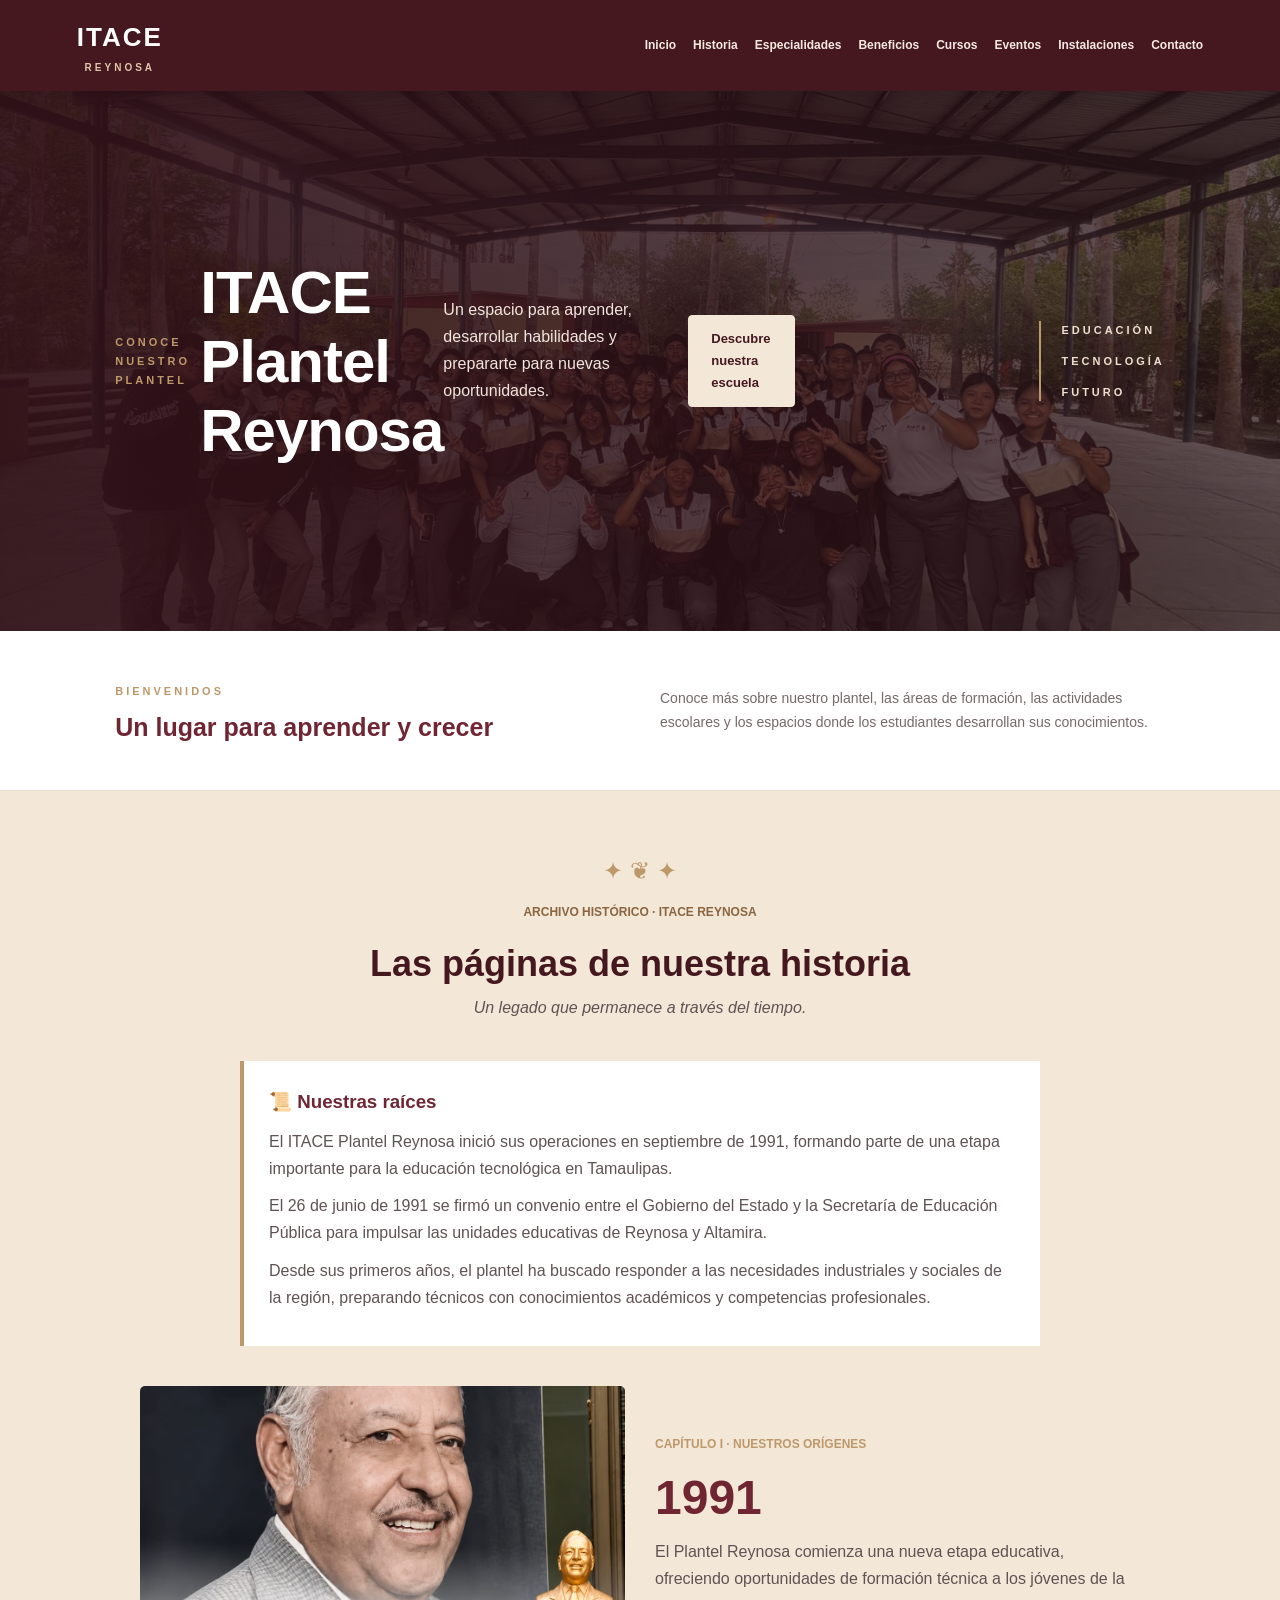
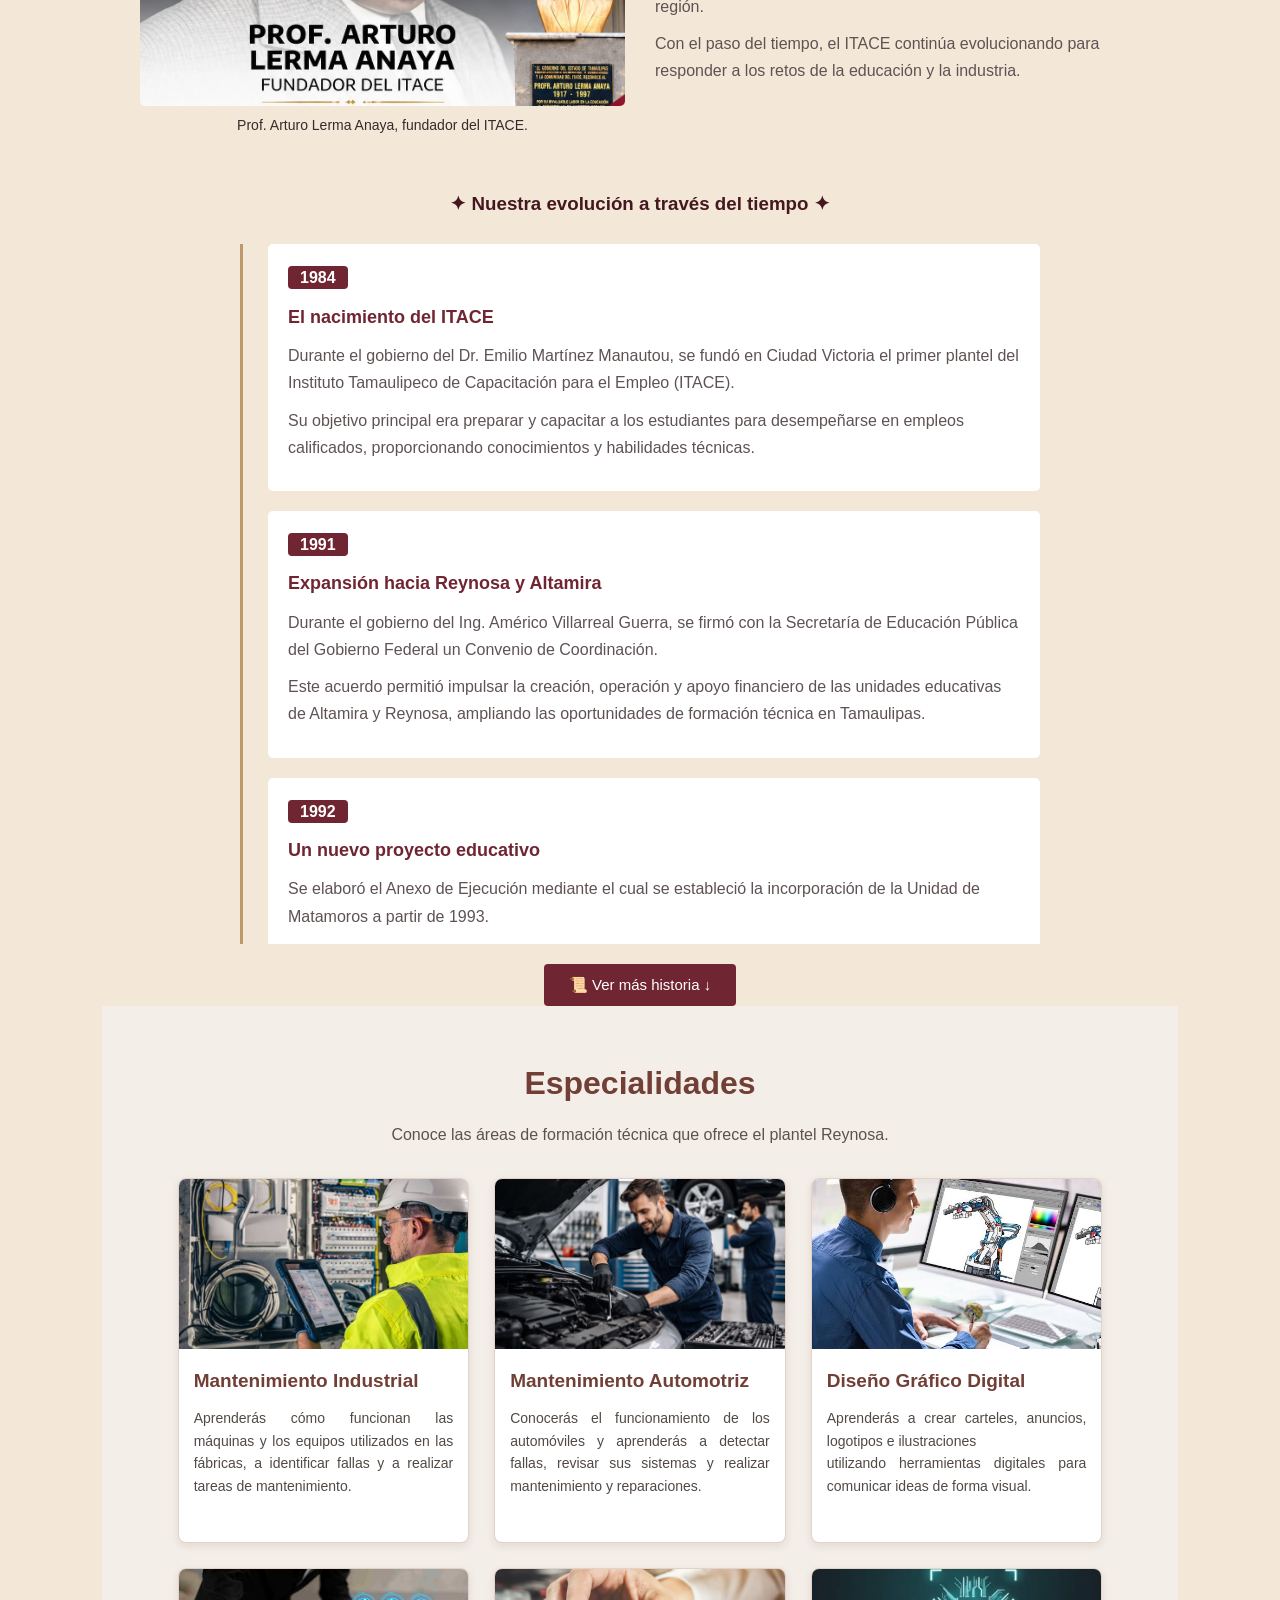
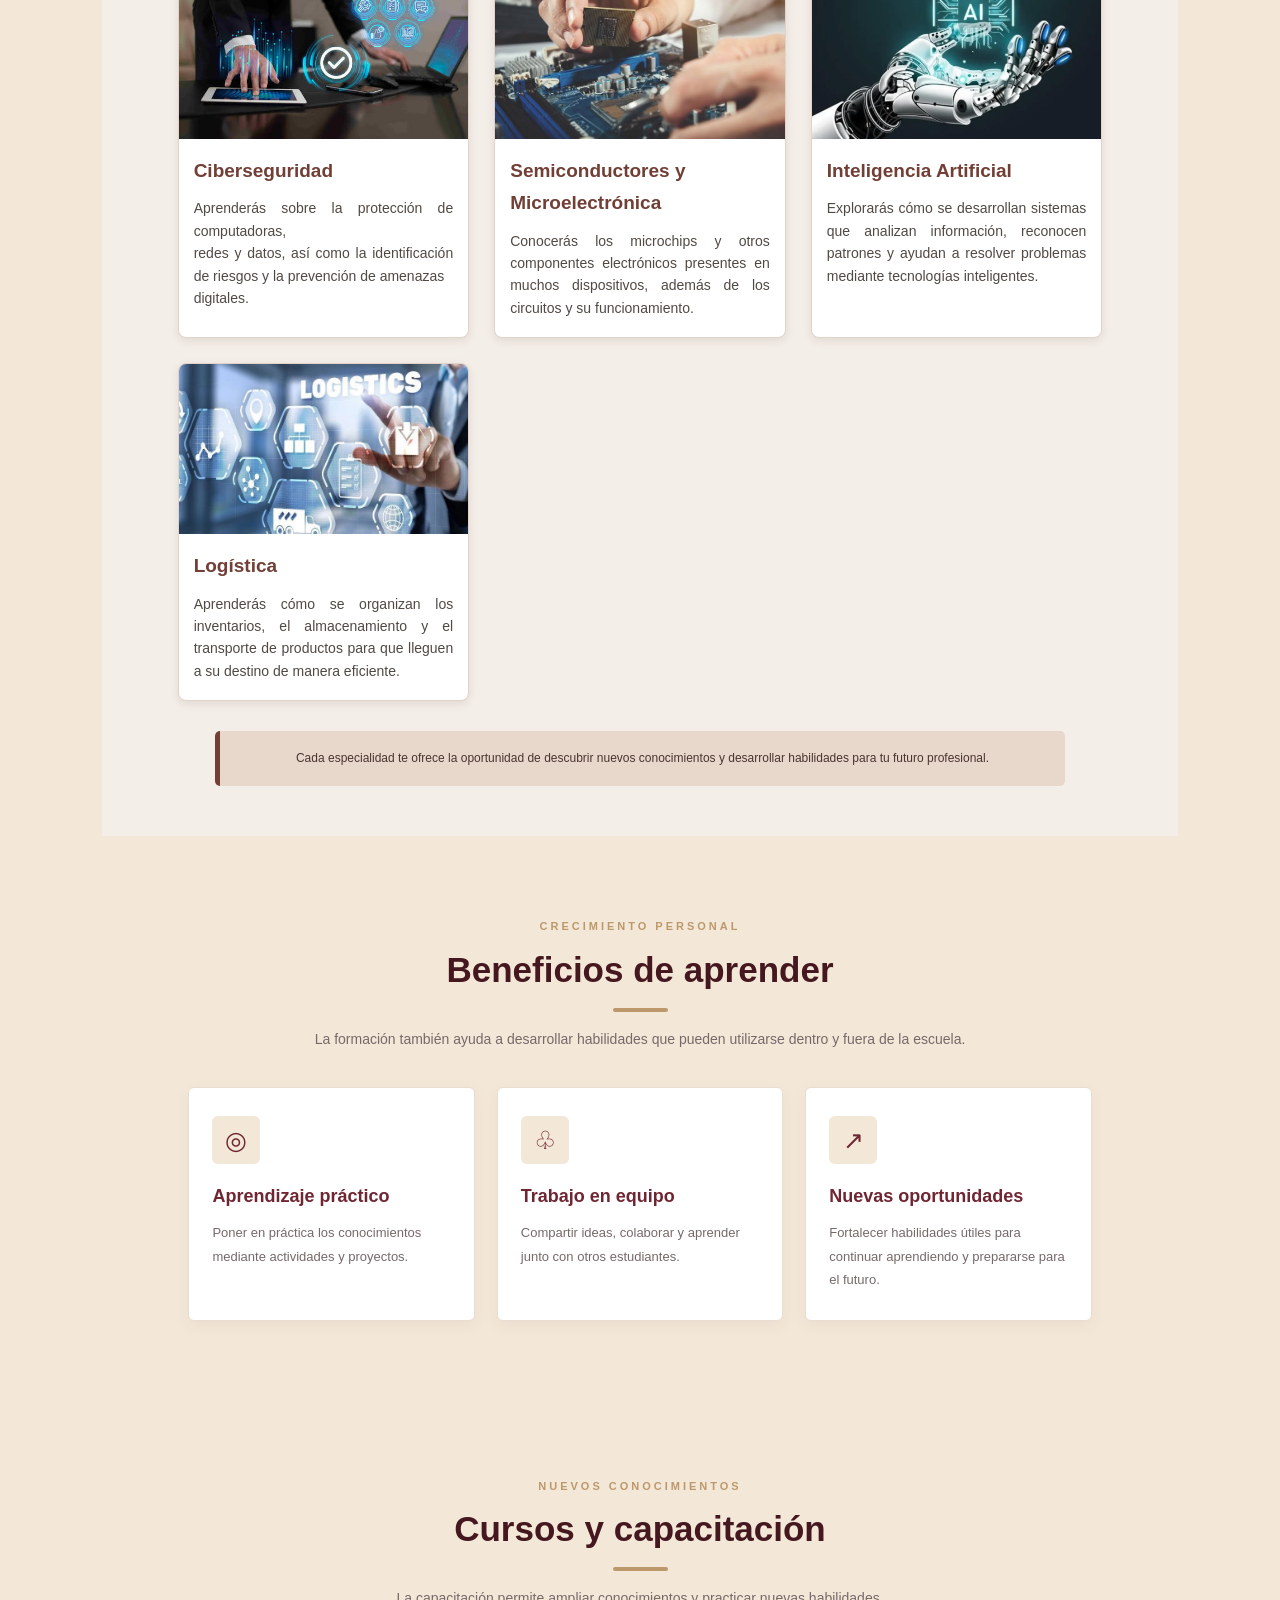
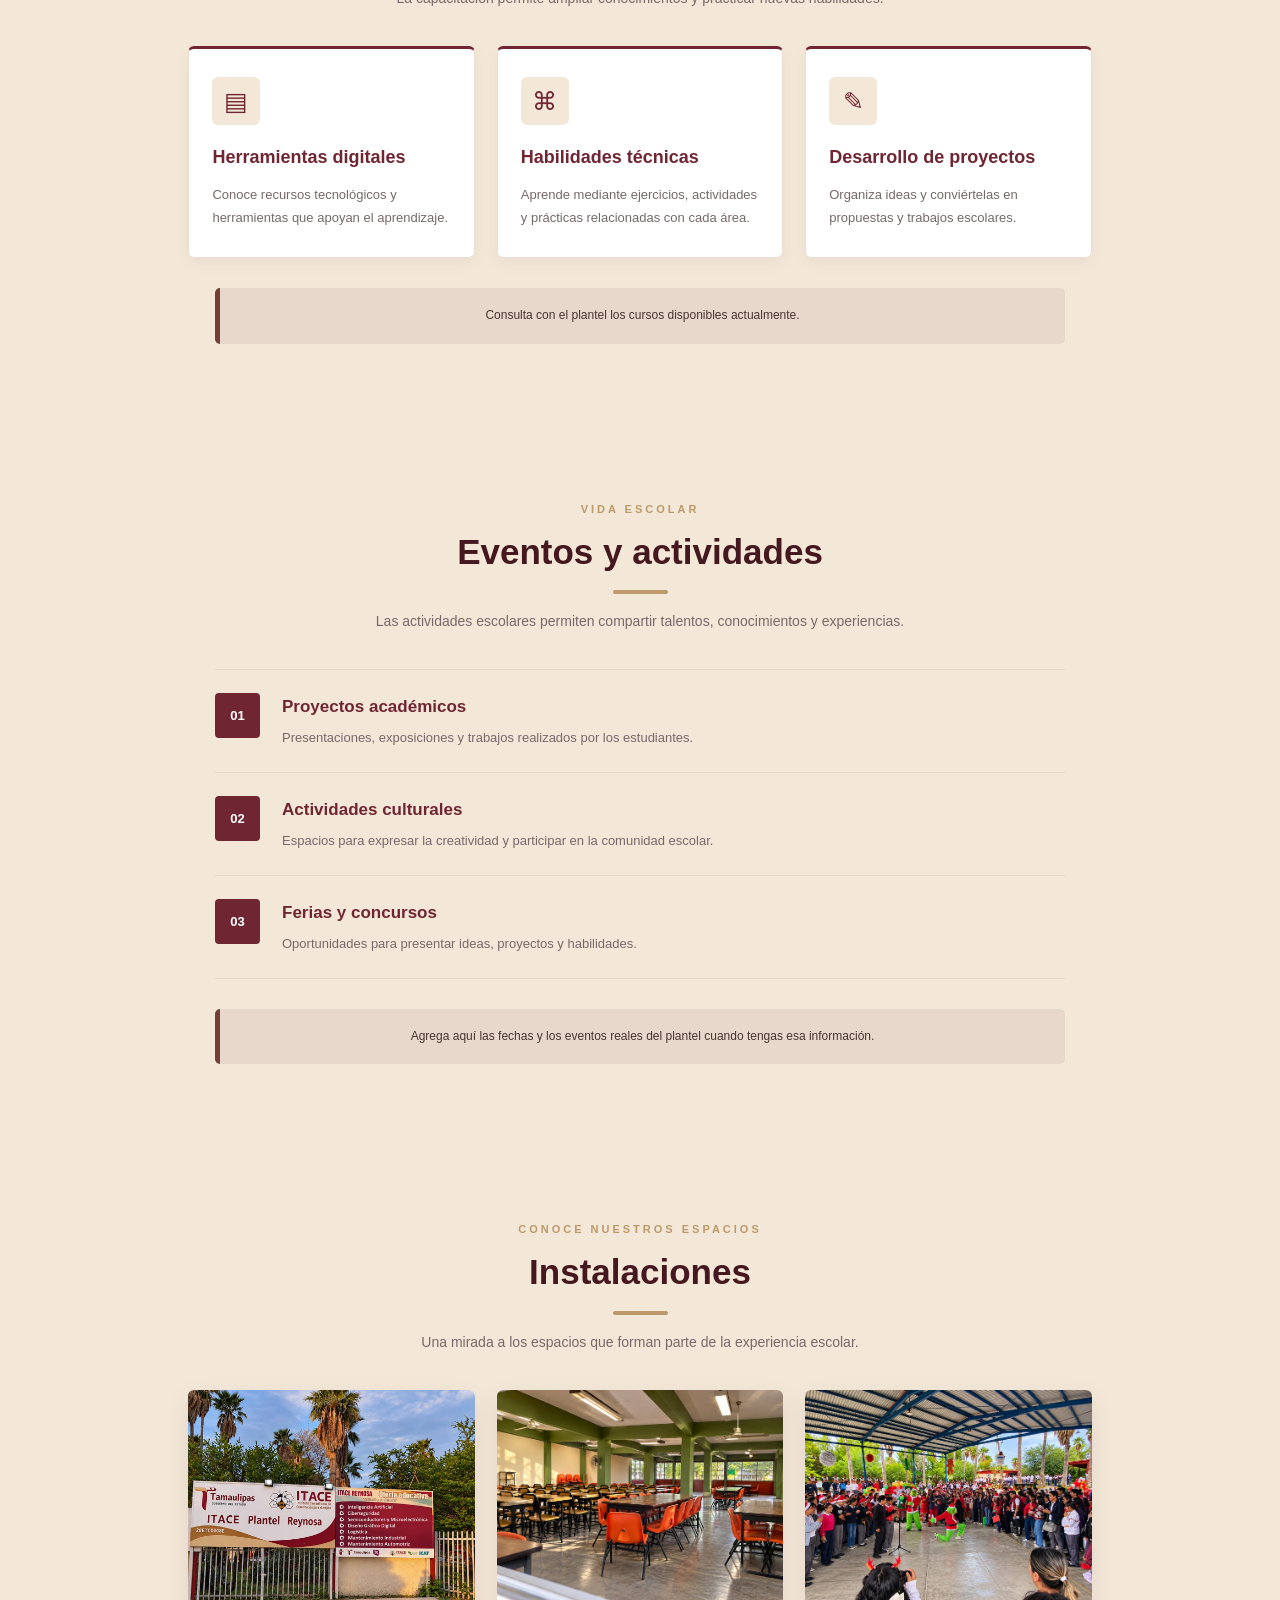
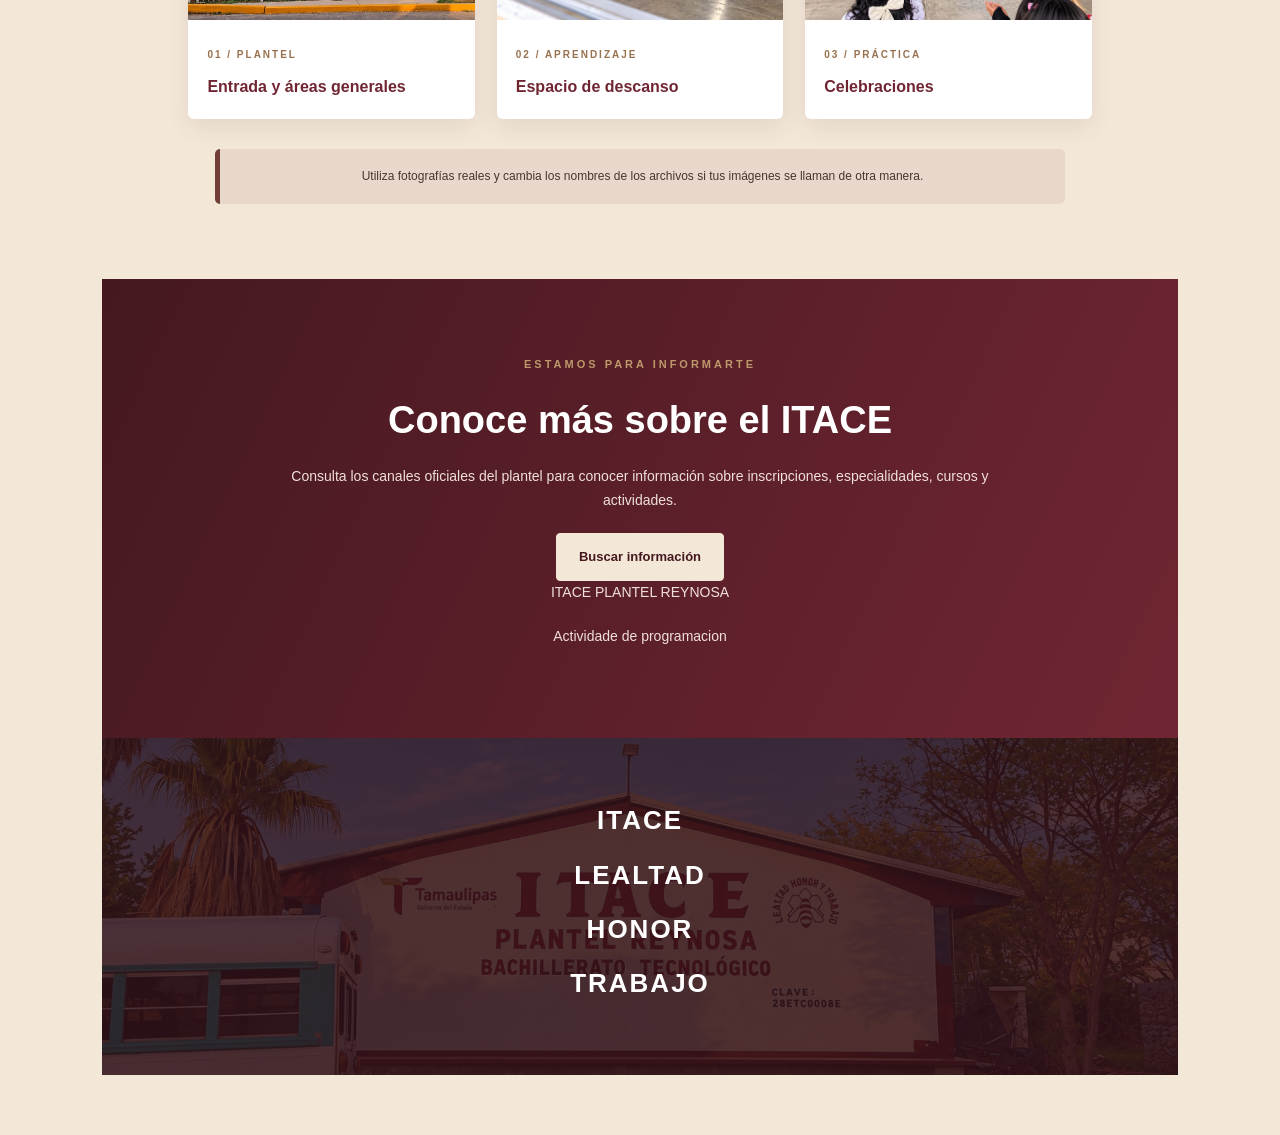
==== index.html @ edccf5c9 "version origuinal de la pagina itace" ====
<!DOCTYPE html>
<html lang="es">
<head>
    <meta charset="UTF-8">
    <meta name="viewport" content="width=device-width, initial-scale=1.0">

    <title>ITACE Plantel Reynosa</title>

    <link rel="stylesheet" href="estilo.css">
    <script src="script.js" defer></script>
</head>

<body>

    <!-- MENÚ PRINCIPAL -->
    <header>
        <nav class="menu">
            <a href="#inicio" class="logo">
                ITACE <span>REYNOSA</span>
            </a>

            <div class="enlaces">
                <a href="#inicio">Inicio</a>
                <a href="#historia">Historia</a>
                <a href="#especialidades">Especialidades</a>
                <a href="#beneficios">Beneficios</a>
                <a href="#cursos">Cursos</a>
                <a href="#eventos">Eventos</a>
                <a href="#instalaciones">Instalaciones</a>
                <a href="#contacto">Contacto</a>
            </div>
        </nav>
    </header>

    <main>

        <!-- PORTADA -->
        <section class="hero" id="inicio">
            <div class="hero-contenido">
                <span class="etiqueta">CONOCE NUESTRO PLANTEL</span>

                <h1>ITACE Plantel Reynosa</h1>

                <p>
                    Un espacio para aprender, desarrollar habilidades
                    y prepararte para nuevas oportunidades.
                </p>

                <a href="#historia" class="boton">
                    Descubre nuestra escuela
                </a>
            </div>

            <div class="hero-decoracion">
                <span>EDUCACIÓN</span>
                <span>TECNOLOGÍA</span>
                <span>FUTURO</span>
            </div>
        </section>

        <!-- PRESENTACIÓN -->
        <section class="bienvenida">
            <div class="bienvenida-texto">
                <span class="subtitulo">BIENVENIDOS</span>
                <h2>Un lugar para aprender y crecer</h2>
            </div>

            <p>
                Conoce más sobre nuestro plantel, las áreas de formación,
                las actividades escolares y los espacios donde los
                estudiantes desarrollan sus conocimientos.
            </p>
        </section>

       <!-- =====================================
     HISTORIA DEL ITACE
===================================== -->

<section class="seccion historia-antigua" id="historia">

    <!-- ENCABEZADO HISTÓRICO -->
    <div class="historia-encabezado">

        <span class="historia-decoracion">✦ ❦ ✦</span>

        <span class="historia-etiqueta">
            ARCHIVO HISTÓRICO · ITACE REYNOSA
        </span>

        <h2>Las páginas de nuestra historia</h2>

        <p class="historia-frase">
            Un legado que permanece a través del tiempo.
        </p>

    </div>

    <!-- INTRODUCCIÓN -->
    <div class="historia-introduccion">

        <h3>📜 Nuestras raíces</h3>

        <p>
            El ITACE Plantel Reynosa inició sus operaciones
            en septiembre de 1991, formando parte de una
            etapa importante para la educación tecnológica
            en Tamaulipas.
        </p>

        <p>
            El 26 de junio de 1991 se firmó un convenio
            entre el Gobierno del Estado y la Secretaría
            de Educación Pública para impulsar las unidades
            educativas de Reynosa y Altamira.
        </p>

        <p>
            Desde sus primeros años, el plantel ha buscado
            responder a las necesidades industriales y
            sociales de la región, preparando técnicos
            con conocimientos académicos y competencias
            profesionales.
        </p>

    </div>

    <!-- FOTO HISTÓRICA DESTACADA -->
    <div class="historia-destacada">

        <figure class="historia-foto-principal">
            <img
                src="imagenes/Prof. Arturo Lerma Anaya, fundador del ITACE.jpeg"
                alt="Prof. Arturo Lerma Anaya, fundador del ITACE"
            >
            <figcaption>
                Prof. Arturo Lerma Anaya, fundador del ITACE.
            </figcaption>
        </figure>

        <div class="historia-capitulo">

            <span>CAPÍTULO I · NUESTROS ORÍGENES</span>

            <h3>1991</h3>

            <p>
                El Plantel Reynosa comienza una nueva
                etapa educativa, ofreciendo oportunidades
                de formación técnica a los jóvenes
                de la región.
            </p>

            <p>
                Con el paso del tiempo, el ITACE
                continúa evolucionando para responder
                a los retos de la educación y la industria.
            </p>

        </div>

    </div>

    
<!-- =====================================
     LÍNEA DEL TIEMPO DEL ITACE
===================================== -->

<div class="historia-cronologia">

    <h3>✦ Nuestra evolución a través del tiempo ✦</h3>

   <div class="linea-tiempo-antigua" id="lineaTiempo">

        <!-- AÑO 1984 -->
        <article class="momento-antiguo">
            <span class="momento-anio">1984</span>
            <h4>El nacimiento del ITACE</h4>

            <p>
                Durante el gobierno del Dr. Emilio
                Martínez Manautou, se fundó en
                Ciudad Victoria el primer plantel
                del Instituto Tamaulipeco de
                Capacitación para el Empleo (ITACE).
            </p>

            <p>
                Su objetivo principal era preparar
                y capacitar a los estudiantes para
                desempeñarse en empleos calificados,
                proporcionando conocimientos y
                habilidades técnicas.
            </p>
        </article>

        <!-- AÑO 1991 -->
        <article class="momento-antiguo">
            <span class="momento-anio">1991</span>
            <h4>Expansión hacia Reynosa y Altamira</h4>

            <p>
                Durante el gobierno del Ing. Américo
                Villarreal Guerra, se firmó con la
                Secretaría de Educación Pública
                del Gobierno Federal un Convenio
                de Coordinación.
            </p>

            <p>
                Este acuerdo permitió impulsar
                la creación, operación y apoyo
                financiero de las unidades educativas
                de Altamira y Reynosa, ampliando
                las oportunidades de formación
                técnica en Tamaulipas.
            </p>
        </article>

        <!-- AÑO 1992 -->
        <article class="momento-antiguo">
            <span class="momento-anio">1992</span>
            <h4>Un nuevo proyecto educativo</h4>

            <p>
                Se elaboró el Anexo de Ejecución
                mediante el cual se estableció
                la incorporación de la Unidad
                de Matamoros a partir de 1993.
            </p>

            <p>
                Esta decisión representó otro
                paso en el crecimiento institucional
                del ITACE y en la ampliación
                de sus servicios educativos.
            </p>
        </article>

        <!-- AÑO 1993 -->
        <article class="momento-antiguo">
            <span class="momento-anio">1993</span>
            <h4>Incorporación de Matamoros</h4>

            <p>
                Conforme al Anexo de Ejecución
                elaborado en 1992, se incorporó
                la Unidad de Matamoros.
            </p>

            <p>
                Con esta incorporación, el ITACE
                amplió su presencia en Tamaulipas,
                ofreciendo más oportunidades
                de capacitación y educación técnica.
            </p>
        </article>

        <!-- AÑO 1994 -->
        <article class="momento-antiguo">
            <span class="momento-anio">1994</span>
            <h4>Fortalecimiento de la formación técnica</h4>

            <p>
                Se incluyó el Plantel Victoria
                con carreras de Técnico Profesional
                en modalidad terminal.
            </p>

            <p>
                Entre las especialidades ofrecidas
                se encontraban Mecánica Automotriz,
                Soldadura Industrial, Mecánica en
                Maquinaria Agrícola, Ebanistería,
                Máquinas Herramienta y Electricidad.
            </p>

            <p>
                También se impartían Secretariado
                Ejecutivo, Gerencia y Supervisión
                en la Industria del Vestido,
                Aire Acondicionado y Refrigeración,
                Electrónica y Plomería.
            </p>
        </article>

        <!-- AÑO 1998 -->
        <article class="momento-antiguo">
            <span class="momento-anio">1998</span>
            <h4>El bachillerato tecnológico</h4>

            <p>
                El ITACE reformó su oferta educativa,
                pasando de carreras terminales
                a carreras profesionales con
                bachillerato tecnológico.
            </p>

            <p>
                Este cambio permitió que los alumnos
                se formaran como técnicos profesionales
                y, al mismo tiempo, tuvieran
                la posibilidad de continuar
                sus estudios en el nivel superior.
            </p>
        </article>

        <!-- AÑO 2004 -->
        <article class="momento-antiguo">
            <span class="momento-anio">2004</span>
            <h4>Un nuevo modelo de aprendizaje</h4>

            <p>
                Se implementó un nuevo modelo
                educativo con enfoque constructivista,
                en el que los estudiantes
                desempeñaban un papel activo
                en su aprendizaje.
            </p>

            <p>
                La formación profesional comenzó
                a diseñarse a partir de competencias
                profesionales, de acuerdo con
                el Plan de Estudios del Bachillerato
                Tecnológico establecido en
                el Acuerdo número 345.
            </p>
        </article>

        <!-- AÑO 2008 -->
        <article class="momento-antiguo">
            <span class="momento-anio">2008</span>
            <h4>Reforma Integral de la Educación Media Superior</h4>

            <p>
                Entró en vigor la Reforma Integral
                de la Educación Media Superior (RIEMS),
                con el propósito de fortalecer
                y organizar este nivel educativo.
            </p>

            <p>
                La reforma contempló cuatro ejes:
                un Marco Curricular Común basado
                en competencias, la regulación
                de las modalidades educativas,
                mecanismos de gestión para facilitar
                el tránsito de los alumnos y
                un modelo de certificación
                de egresados del Sistema
                Nacional de Bachillerato.
            </p>

            <p>
                Estos lineamientos se establecieron
                en el Acuerdo Secretarial 442.
            </p>
        </article>

        <!-- AÑO 2013 -->
        <article class="momento-antiguo">
            <span class="momento-anio">2013</span>
            <h4>Educación humanista y calidad académica</h4>

            <p>
                Mediante el Acuerdo Secretarial 653,
                se modificaron los planes de estudio
                del bachillerato tecnológico para
                incorporar asignaturas de formación
                humanista, como Ética, Filosofía
                y Ciencia, Tecnología, Sociedad
                y Valores.
            </p>

            <p>
                Ese mismo año, el ITACE solicitó
                a la Comisión para la Evaluación
                de la Educación del Tipo Medio
                Superior (COPEEMS) la evaluación
                para ingresar al Sistema
                Nacional de Bachillerato.
            </p>

            <p>
                Los planteles Matamoros y Victoria
                se ubicaron en el Nivel III,
                mientras que Altamira y Reynosa
                alcanzaron el Nivel II, conforme
                a los estándares de calidad
                educativa evaluados.
            </p>
        </article>

        <!-- AÑO 2014 -->
        <article class="momento-antiguo">
            <span class="momento-anio">2014</span>
            <h4>Transformación de la labor docente</h4>

            <p>
                En el contexto de la reforma educativa,
                se implementó un sistema para el ingreso,
                promoción, reconocimiento y permanencia
                de docentes y directivos.
            </p>

            <p>
                Este sistema contemplaba evaluaciones
                de conocimientos y desempeño profesional,
                bajo la Ley General del Servicio
                Profesional Docente.
            </p>

            <p>
                También se estableció el marco legal
                del Instituto Nacional para la
                Evaluación de la Educación (INEE).
            </p>
        </article>

        <!-- AÑO 2015 -->
        <article class="momento-antiguo">
            <span class="momento-anio">2015</span>
            <h4>Evaluación y desarrollo profesional</h4>

            <p>
                Comenzó la Evaluación al Desempeño
                mediante convocatorias del
                Servicio Profesional Docente.
            </p>

            <p>
                Durante un periodo de tres años,
                fueron evaluados 136 docentes
                del ITACE, como parte de los
                procesos de evaluación
                profesional establecidos.
            </p>
        </article>

        <!-- AÑO 2017 -->
        <article class="momento-antiguo">
            <span class="momento-anio">2017</span>
            <h4>Un modelo educativo integral</h4>

            <p>
                Surgió un nuevo Modelo Educativo
                enfocado en identificar y atender
                las necesidades de las escuelas
                de manera oportuna y pertinente.
            </p>

            <p>
                Su planteamiento curricular
                incorporó aprendizajes clave,
                desarrollo personal y social,
                y autonomía curricular.
            </p>

            <p>
                Además, se dio mayor importancia
                al desarrollo de habilidades
                socioemocionales para fortalecer
                la formación integral
                de los estudiantes.
            </p>
        </article>

        <!-- AÑO 2019 -->
        <article class="momento-antiguo">
            <span class="momento-anio">2019</span>
            <h4>La Nueva Escuela Mexicana</h4>

            <p>
                Se derogó la Ley General del Servicio
                Profesional Docente y se expidió
                la Ley General del Sistema para
                la Carrera de las Maestras
                y los Maestros.
            </p>

            <p>
                Esta ley estableció procesos
                de selección para la admisión,
                promoción y reconocimiento
                del personal educativo, buscando
                revalorizar la función docente
                y respetar sus derechos.
            </p>

            <p>
                En ese mismo año surgieron
                los principios de la Nueva Escuela
                Mexicana, con una visión educativa
                humanista, científica y tecnológica.
            </p>

            <p>
                Su propósito fue promover
                el desarrollo integral de las
                personas, el respeto a los derechos
                humanos, las libertades
                y una cultura de paz.
            </p>
        </article>

        <!-- AÑO 2021 -->
        <article class="momento-antiguo">
            <span class="momento-anio">2021</span>
            <h4>Hacia una educación para el futuro</h4>

            <p>
                En 2021 se encontraba en proceso
                de aprobación e implementación
                una propuesta para replantear
                el Nuevo Marco Curricular Común,
                enfocada en el desarrollo
                integral del estudiante.
            </p>

            <p>
                La propuesta incluía recursos
                sociocognitivos como comunicación,
                pensamiento matemático,
                historia como método
                y cultura digital.
            </p>

            <p>
                También contemplaba conocimientos
                de ciencias naturales,
                ciencias sociales y humanidades,
                junto con recursos socioemocionales.
            </p>

            <p>
                Se buscaba fortalecer la
                responsabilidad social,
                el cuidado físico y
                el bienestar emocional
                de los estudiantes.
            </p>
        </article>

    </div>
 <div class="contenedor-boton-historia">
        <button
            id="botonHistoria"
            class="boton-historia"
            type="button"
            aria-expanded="false"
            aria-controls="lineaTiempo"
        >
            📜 Ver más historia ↓
        </button>
    </div>
</div>

        <!-- Especialidades -->
<section class="bloque fondo" id="especialidades">
  <div class="titulo-lateral">
    <h2>Especialidades</h2>
    <p>Conoce las áreas de formación técnica que ofrece el plantel Reynosa.</p>
  </div>

  <div class="bloque-cuerpo">
    <ul class="lista-esp">
      <li>
        <img src="imagenes/mantenimiento industrial.jfif" alt="Mantenimiento industrial">
        <h3>Mantenimiento Industrial</h3>
        <p>Aprenderás cómo funcionan las máquinas y los equipos utilizados en las fábricas, a identificar fallas y a realizar tareas de mantenimiento.</p>
      </li>

      <li>
        <img src="imagenes/mantenimiento automotris.jpeg" alt="Mantenimiento automotriz">
        <h3>Mantenimiento Automotriz</h3>
        <p>Conocerás el funcionamiento de los automóviles y aprenderás a detectar fallas, revisar sus sistemas y realizar mantenimiento y reparaciones.</p>
      </li>

      <li>
        <img src="imagenes/diseño grafico.jfif" alt="Diseño gráfico digital">
        <h3>Diseño Gráfico Digital</h3>
        <p>Aprenderás a crear carteles, anuncios, logotipos e ilustraciones 
            <br>utilizando herramientas digitales para comunicar ideas de forma visual.</p>
      <br>
    </li>


      <li>
        <img src="imagenes/ciberseguridad.jfif" alt="Ciberseguridad">
        <h3>Ciberseguridad</h3>
        <p>Aprenderás sobre la protección de computadoras, 
            <br>redes y datos, así como la identificación de riesgos y la prevención de amenazas 
            <br>digitales.</p>
      </li>

      <li>
        <img src="imagenes/Semiconductores y Microelectrónica.jfif" alt="Semiconductores y microelectrónica">
        <h3>Semiconductores y Microelectrónica</h3>
        <p>Conocerás los microchips y otros componentes electrónicos presentes 
            en muchos dispositivos, además de los circuitos y su funcionamiento.</p>
      </li>

      <li>
        <img src="imagenes/inteliencia artificial.webp" alt="Inteligencia artificial">
        <h3>Inteligencia Artificial</h3>
        <p>Explorarás cómo se desarrollan sistemas que analizan información, reconocen 
            patrones y ayudan a resolver problemas mediante tecnologías inteligentes.</p>
      </li>

      <li>
        <img src="imagenes/logistica.webp" alt="Logística">
        <h3>Logística</h3>
        <p>Aprenderás cómo se organizan los inventarios, el almacenamiento y 
            el transporte de productos para que lleguen a su destino de manera eficiente.</p>
      </li>
    </ul>

    <p class="nota">
      Cada especialidad te ofrece la oportunidad de descubrir nuevos 
      conocimientos y desarrollar habilidades para tu futuro profesional.
    </p>
  </div>
</section>

        <!-- BENEFICIOS -->
        <section class="seccion" id="beneficios">
            <div class="encabezado-seccion">
                <span class="subtitulo">CRECIMIENTO PERSONAL</span>
                <h2>Beneficios de aprender</h2>
                <div class="linea"></div>
                <p>
                    La formación también ayuda a desarrollar habilidades
                    que pueden utilizarse dentro y fuera de la escuela.
                </p>
            </div>

            <div class="tarjetas">
                <article class="tarjeta">
                    <div class="icono">◎</div>
                    <h3>Aprendizaje práctico</h3>
                    <p>
                        Poner en práctica los conocimientos mediante
                        actividades y proyectos.
                    </p>
                </article>

                <article class="tarjeta">
                    <div class="icono">♧</div>
                    <h3>Trabajo en equipo</h3>
                    <p>
                        Compartir ideas, colaborar y aprender
                        junto con otros estudiantes.
                    </p>
                </article>

                <article class="tarjeta">
                    <div class="icono">↗</div>
                    <h3>Nuevas oportunidades</h3>
                    <p>
                        Fortalecer habilidades útiles para continuar
                        aprendiendo y prepararse para el futuro.
                    </p>
                </article>
            </div>
        </section>

        <!-- CURSOS -->
        <section class="seccion seccion-beige" id="cursos">
            <div class="encabezado-seccion">
                <span class="subtitulo">NUEVOS CONOCIMIENTOS</span>
                <h2>Cursos y capacitación</h2>
                <div class="linea"></div>
                <p>
                    La capacitación permite ampliar conocimientos
                    y practicar nuevas habilidades.
                </p>
            </div>

            <div class="tarjetas">
                <article class="tarjeta tarjeta-simple">
                    <div class="icono">▤</div>
                    <h3>Herramientas digitales</h3>
                    <p>
                        Conoce recursos tecnológicos y herramientas
                        que apoyan el aprendizaje.
                    </p>
                </article>

                <article class="tarjeta tarjeta-simple">
                    <div class="icono">⌘</div>
                    <h3>Habilidades técnicas</h3>
                    <p>
                        Aprende mediante ejercicios, actividades
                        y prácticas relacionadas con cada área.
                    </p>
                </article>

                <article class="tarjeta tarjeta-simple">
                    <div class="icono">✎</div>
                    <h3>Desarrollo de proyectos</h3>
                    <p>
                        Organiza ideas y conviértelas en propuestas
                        y trabajos escolares.
                    </p>
                </article>
            </div>

            <p class="nota">
                Consulta con el plantel los cursos disponibles actualmente.
            </p>
        </section>

        <!-- EVENTOS -->
        <section class="seccion" id="eventos">
            <div class="encabezado-seccion">
                <span class="subtitulo">VIDA ESCOLAR</span>
                <h2>Eventos y actividades</h2>
                <div class="linea"></div>
                <p>
                    Las actividades escolares permiten compartir talentos,
                    conocimientos y experiencias.
                </p>
            </div>

            <div class="eventos">
                <article class="evento">
                    <div class="evento-numero">01</div>
                    <div>
                        <h3>Proyectos académicos</h3>
                        <p>
                            Presentaciones, exposiciones y trabajos realizados
                            por los estudiantes.
                        </p>
                    </div>
                </article>

                <article class="evento">
                    <div class="evento-numero">02</div>
                    <div>
                        <h3>Actividades culturales</h3>
                        <p>
                            Espacios para expresar la creatividad y
                            participar en la comunidad escolar.
                        </p>
                    </div>
                </article>

                <article class="evento">
                    <div class="evento-numero">03</div>
                    <div>
                        <h3>Ferias y concursos</h3>
                        <p>
                            Oportunidades para presentar ideas, proyectos
                            y habilidades.
                        </p>
                    </div>
                </article>
            </div>

            <p class="nota">
                Agrega aquí las fechas y los eventos reales del plantel
                cuando tengas esa información.
            </p>
        </section>

        <!-- INSTALACIONES -->
        <section class="seccion seccion-beige" id="instalaciones">
            <div class="encabezado-seccion">
                <span class="subtitulo">CONOCE NUESTROS ESPACIOS</span>
                <h2>Instalaciones</h2>
                <div class="linea"></div>
                <p>
                    Una mirada a los espacios que forman parte de la
                    experiencia escolar.
                </p>
            </div>

            <div class="galeria">
                <article class="foto">
                    <img src="imagenes/entrada.jpeg" alt="Vista del plantel">
                    <div class="foto-texto">
                        <span>01 / PLANTEL</span>
                        <h3>Entrada y áreas generales</h3>
                    </div>
                </article>

                <article class="foto">
                    <img src="imagenes/comedor.jpeg" alt="comedor del plantel">
                    <div class="foto-texto"> 
                        <span>02 / APRENDIZAJE</span>
                        <h3>Espacio de descanso</h3>
                    </div>
                </article>

                <article class="foto">
                    <img src="imagenes/festival.jpeg" alt="festivales del plantel">
                    <div class="foto-texto">
                        <span>03 / PRÁCTICA</span>
                        <h3>Celebraciones</h3>
                    </div>
                </article>
            </div>

            <p class="nota">
                Utiliza fotografías reales y cambia los nombres de los
                archivos si tus imágenes se llaman de otra manera.
            </p>
        </section>

        <!-- CONTACTO -->
        <section class="contacto" id="contacto">
            <div class="contacto-contenido">
                <span class="subtitulo">ESTAMOS PARA INFORMARTE</span>
                <h2>Conoce más sobre el ITACE</h2>

                <p>
                    Consulta los canales oficiales del plantel para conocer
                    información sobre inscripciones, especialidades,
                    cursos y actividades.
                </p>

                <a
                    href="https://www.google.com/search?q=ITACE+Plantel+Reynosa"
                    target="_blank"
                    rel="noopener noreferrer"
                    class="boton boton-claro"
                >
                    Buscar información
                    </a>
                    <div class="contacto-info">
                        <p>ITACE PLANTEL REYNOSA</p>
                        <P>Actividade de programacion</P>
                        <div class="footer-linra">

                        </div>
                    </div>
                </section>

     

    <!-- PIE DE PÁGINA -->
    <footer>
        <a href="#inicio" class="logo logo-footer">ITACE</a>
        <br>
         <a href="#inicio" class="logo logo-footer">LEALTAD</a>
         <br>
          <a href="#inicio" class="logo logo-footer">HONOR</a>
          <br>
           <a href="#inicio" class="logo logo-footer">TRABAJO</a>
    </footer>

</body>
</html>
---- estilo.css ----
/* ===== BASE ===== */

* {
  margin: 0;
  padding: 0;
  box-sizing: border-box;
}

html {
  scroll-behavior: smooth;
}

body {
  font-family: Arial, Helvetica, sans-serif;
  background-color: #fbf7f0;
  color: #38292b;
  line-height: 1.7;
}

img {
  max-width: 100%;
  display: block;
}

a {
  color: #702632;
}

/* Para quien navega con teclado */
a:focus,
button:focus,
input:focus,
select:focus {
  outline: 3px solid #bd986b;
  outline-offset: 2px;
}

/* ===== MENÚ ===== */

.site-header {
  position: sticky;
  top: 0;
  z-index: 100;
}

.menu {
  background-color: #451820;
  padding: 15px 6%;
  display: flex;
  align-items: center;
  justify-content: space-between;
  flex-wrap: wrap;
  gap: 15px;
}

.logo {
  color: white;
  text-decoration: none;
  font-size: 26px;
  font-weight: bold;
  letter-spacing: 2px;
}

.logo span {
  display: block;
  font-size: 10px;
  color: #dfc5aa;
  text-align: center;
}

.enlaces {
  display: flex;
  flex-wrap: wrap;
  gap: 18px;
}

.enlaces a {
  color: #f6eae0;
  font-size: 14px;
  font-weight: bold;
  text-decoration: none;
}

.enlaces a:hover {
  color: #bd986b;
}

/* ===== PORTADA ===== */

.hero {
  min-height: 520px;
  padding: 80px 9%;
  display: flex;
  align-items: center;
  color: white;
  background-image: linear-gradient(rgba(49, 17, 24, 0.85), rgba(42, 19, 23, 0.6)),
                    url("../imagenes/grupo.jpeg");
  background-size: cover;
  background-position: center;
}

.hero-contenido {
  max-width: 650px;
}

.etiqueta {
  color: #bd986b;
  font-size: 12px;
  font-weight: bold;
}

.hero h1 {
  font-size: 50px;
  margin: 15px 0;
}

.hero p {
  font-size: 18px;
  margin-bottom: 20px;
}

/* Portada de las páginas internas */
.page-hero {
  background-color: #702632;
  color: white;
  text-align: center;
  padding: 50px 8%;
}

.page-hero h1 {
  font-size: 36px;
}

/* ===== BOTONES ===== */

.boton {
  display: inline-block;
  padding: 12px 22px;
  background-color: #702632;
  color: white;
  text-decoration: none;
  border-radius: 4px;
  font-weight: bold;
}

.boton:hover {
  background-color: #451820;
}

.hero .boton {
  background-color: #f3e8d8;
  color: #451820;
}

.hero .boton:hover {
  background-color: white;
}

/* ===== PIE DE PÁGINA ===== */

.site-footer {
  background-color: #301219;
  color: #e8d9cf;
  text-align: center;
  padding: 30px 15px;
  font-size: 14px;
}

/* ===== CELULAR ===== */

@media (max-width: 700px) {
  .menu {
    justify-content: center;
  }

  .enlaces {
    justify-content: center;
    gap: 10px 14px;
  }

  .hero {
    min-height: 420px;
    padding: 60px 7%;
  }

  .hero h1 {
    font-size: 34px;
  }
}

/* =================================
   1. COLORES Y CONFIGURACIÓN
================================= */

:root {
    --vino: #702632;
    --vino-oscuro: #451820;
    --beige: #f3e8d8;
    --beige-claro: #fbf7f0;
    --blanco: #ffffff;
    --texto: #38292b;
    --gris: #76696a;
    --dorado: #bd986b;
    --sombra: 0 8px 25px rgba(69, 24, 32, 0.09);
}
* {
    margin: 0;
    padding: 0;
    box-sizing: border-box;
    scroll-behavior: smooth;
}

body {
    font-family: Arial, Helvetica, sans-serif;
    background: var(--beige-claro);
    color: var(--texto);
    line-height: 1.7;
}

img {
    max-width: 100%;
    display: block;
}

section {
    scroll-margin-top: 100px;
}

/* =================================
   2. MENÚ
================================= */

header {
    position: sticky;
    top: 0;
    z-index: 100;
}

.menu {
    background: var(--vino-oscuro);
    min-height: 76px;
    padding: 15px 6%;
    display: flex;
    align-items: center;
    justify-content: space-between;
    gap: 20px;
    flex-wrap: wrap;
    box-shadow: 0 3px 15px rgba(0, 0, 0, 0.12);
}

.logo {
    color: white;
    text-decoration: none;
    font-size: 26px;
    font-weight: bold;
    letter-spacing: 2px;
    white-space: nowrap;
}

.logo span {
    display: block;
    font-size: 10px;
    letter-spacing: 3px;
    color: #dfc5aa;
    text-align: center;
}

.enlaces {
    display: flex;
    flex-wrap: wrap;
    gap: 17px;
}

.enlaces a {
    color: #f6eae0;
    font-size: 12px;
    font-weight: bold;
    text-decoration: none;
    transition: color 0.3s;
}

.enlaces a:hover {
    color: var(--dorado);
}

/* =================================
   3. PORTADA
================================= */
.hero-contenido{
    min-height: 250px;
    display: flex;
    align-items: center;
    background-image: 
    linear-gradient(
        #0000008c,
        #0000008c
    ),
}
.hero {
    min-height: 540px;
    padding: 90px 9%;
    display: flex;
    align-items: center;
    justify-content: space-between;
    gap: 30px;
    position: relative;
    overflow: hidden;
    color: white;

    background:
        linear-gradient(
            90deg,
            rgba(49, 17, 24, 0.94),
            rgba(42, 19, 23, 0.72)
        ),
        url("imagenes/grupo.jpeg") center / cover no-repeat;
}

.hero-contenido {
    max-width: 680px;
}

.etiqueta,
.subtitulo {
    color: var(--dorado);
    font-size: 11px;
    font-weight: bold;
    letter-spacing: 3px;
}

.hero h1 {
    font-size: clamp(36px, 5vw, 60px);
    line-height: 1.15;
    margin: 18px 0;
    letter-spacing: -1px;
}

.hero-contenido p {
    max-width: 560px;
    color: #f2e5dd;
    margin-bottom: 22px;
    font-size: 16px;
}

.hero-decoracion {
    display: flex;
    flex-direction: column;
    gap: 12px;
    border-left: 2px solid var(--dorado);
    padding-left: 20px;
    color: #f0dfd0;
    font-size: 11px;
    font-weight: bold;
    letter-spacing: 3px;
}

/* =================================
   4. BOTONES
================================= */

.boton {
    display: inline-block;
    padding: 12px 22px;
    background: var(--vino);
    color: white;
    text-decoration: none;
    border: 1px solid var(--vino);
    border-radius: 4px;
    font-size: 13px;
    font-weight: bold;
    transition: 0.3s;
}

.boton:hover {
    background: var(--vino-oscuro);
    border-color: var(--vino-oscuro);
    transform: translateY(-2px);
}

.hero .boton {
    background: var(--beige);
    border-color: var(--beige);
    color: var(--vino-oscuro);
}

.hero .boton:hover {
    background: white;
}

/* =================================
   5. BIENVENIDA
================================= */

.bienvenida {
    padding: 45px 9%;
    display: grid;
    grid-template-columns: 1fr 1fr;
    gap: 40px;
    align-items: center;
    background: white;
    border-bottom: 1px solid #eaded0;
}

.bienvenida h2 {
    color: var(--vino);
    font-size: 25px;
    line-height: 1.4;
    margin-top: 7px;
}

.bienvenida > p {
    color: var(--gris);
    font-size: 14px;
}

/* =================================
   6. SECCIONES GENERALES
================================= */

.seccion {
    padding: 75px 8%;
}

.seccion-beige {
    background: var(--beige);
}

.encabezado-seccion {
    max-width: 720px;
    margin: 0 auto 35px;
    text-align: center;
}

.encabezado-seccion h2 {
    color: var(--vino-oscuro);
    font-size: clamp(26px, 3vw, 35px);
    line-height: 1.3;
    margin-top: 8px;
}

.encabezado-seccion > p {
    color: var(--gris);
    font-size: 14px;
    margin-top: 15px;
}

.linea {
    width: 55px;
    height: 4px;
    background: var(--dorado);
    border-radius: 4px;
    margin: 16px auto;
}

.nota {
    max-width: 850px;
    margin: 25px auto 0;
    text-align: center;
    color: var(--gris);
    font-size: 12px;
}

/* =================================
   7. HISTORIA
================================= */


.historia-antigua {
  padding: 60px 8%;
  background-color: #f3e8d8;
}

/* Encabezado */
.historia-encabezado {
  text-align: center;
  margin-bottom: 40px;
}

.historia-decoracion {
  display: block;
  color: #bd986b;
  font-size: 24px;
}

.historia-etiqueta {
  display: block;
  color: #8a6540;
  font-size: 12px;
  font-weight: bold;
  margin: 10px 0;
}

.historia-encabezado h2 {
  color: #451820;
  font-size: 36px;
}

.historia-frase {
  color: #5f5253;
  font-style: italic;
}

/* Introducción */
.historia-introduccion {
  max-width: 800px;
  margin: 0 auto 40px;
  padding: 25px;
  background-color: white;
  border-left: 4px solid #bd986b;
}

.historia-introduccion h3 {
  color: #702632;
  margin-bottom: 10px;
}

.historia-introduccion p {
  color: #5f5253;
  margin-bottom: 10px;
}

/* Foto y capítulo */
.historia-destacada {
  display: flex;
  gap: 30px;
  align-items: center;
  max-width: 1000px;
  margin: 0 auto 50px;
}

.historia-foto-principal {
  width: 50%;
}

.historia-foto-principal img {
  width: 100%;
  height: 320px;
  object-fit: cover;
  border-radius: 5px;
}

.historia-foto-principal figcaption {
  text-align: center;
  font-size: 14px;
  margin-top: 8px;
}

.historia-capitulo {
  width: 50%;
}

.historia-capitulo span {
  color: #bd986b;
  font-size: 12px;
  font-weight: bold;
}

.historia-capitulo h3 {
  color: #702632;
  font-size: 48px;
}

.historia-capitulo p {
  color: #5f5253;
  margin-bottom: 10px;
}

/* Línea del tiempo */
.historia-cronologia {
  max-width: 800px;
  margin: auto;
}

.historia-cronologia > h3 {
  text-align: center;
  color: #451820;
  margin-bottom: 25px;
}

.linea-tiempo-antigua {
  border-left: 3px solid #bd986b;
  padding-left: 25px;
  max-height: 700px;
  overflow: hidden;
}

.linea-tiempo-antigua.abierta {
  max-height: none;
}

.momento-antiguo {
  background-color: white;
  padding: 20px;
  margin-bottom: 20px;
  border-radius: 5px;
}

.momento-anio {
  background-color: #702632;
  color: white;
  padding: 3px 12px;
  border-radius: 4px;
  font-weight: bold;
}

.momento-antiguo h4 {
  color: #702632;
  font-size: 18px;
  margin: 10px 0;
}

.momento-antiguo p {
  color: #5f5253;
  margin-bottom: 10px;
}

/* Botón */
.contenedor-boton-historia {
  text-align: center;
  margin-top: 20px;
}

.boton-historia {
  padding: 12px 25px;
  background-color: #702632;
  color: white;
  border: none;
  border-radius: 4px;
  font-size: 15px;
  cursor: pointer;
}

.boton-historia:hover {
  background-color: #451820;
}

/* Celular */
@media (max-width: 700px) {
  .historia-destacada {
    flex-direction: column;
  }

  .historia-foto-principal,
  .historia-capitulo {
    width: 100%;
  }
}

/* =================================
   8. TARJETAS
================================= */

.tarjetas {
    display: grid;
    grid-template-columns: repeat(3, minmax(0, 1fr));
    gap: 22px;
}

.tarjeta {
    background: white;
    padding: 28px 23px;
    border-radius: 6px;
    border: 1px solid #eaded2;
    box-shadow: 0 5px 16px rgba(69, 24, 32, 0.05);
    position: relative;
    transition: transform 0.25s, box-shadow 0.25s;
}

.tarjeta:hover {
    transform: translateY(-5px);
    box-shadow: var(--sombra);
}

.icono {
    width: 48px;
    height: 48px;
    display: flex;
    justify-content: center;
    align-items: center;
    background: var(--beige);
    color: var(--vino);
    border-radius: 6px;
    font-size: 25px;
    margin-bottom: 17px;
}

.numero {
    position: absolute;
    top: 28px;
    right: 22px;
    color: #b8a7a0;
    font-size: 12px;
    font-weight: bold;
}

.tarjeta h3 {
    color: var(--vino);
    font-size: 18px;
    margin-bottom: 10px;
}

.tarjeta p {
    color: var(--gris);
    font-size: 13px;
    line-height: 1.8;
}

.tarjeta-simple {
    border-top: 3px solid var(--vino);
}

/* =================================
   9. EVENTOS
================================= */

.eventos {
    max-width: 850px;
    margin: auto;
}

.evento {
    display: flex;
    align-items: flex-start;
    gap: 22px;
    padding: 23px 0;
    border-bottom: 1px solid #e5d7ca;
}

.evento:first-child {
    border-top: 1px solid #e5d7ca;
}

.evento-numero {
    min-width: 45px;
    height: 45px;
    display: flex;
    align-items: center;
    justify-content: center;
    background: var(--vino);
    color: white;
    font-size: 13px;
    font-weight: bold;
    border-radius: 4px;
}

.evento h3 {
    color: var(--vino);
    font-size: 17px;
    margin-bottom: 5px;
}

.evento p {
    color: var(--gris);
    font-size: 13px;
}

/* =================================
   10. GALERÍA
================================= */

.galeria {
    display: grid;
    grid-template-columns: repeat(3, minmax(0, 1fr));
    gap: 22px;
}

.foto {
    background: white;
    border-radius: 6px;
    overflow: hidden;
    box-shadow: var(--sombra);
}

.foto img {
    width: 100%;
    height: 230px;
    object-fit: cover;
    transition: transform 0.4s;
}

.foto:hover img {
    transform: scale(1.04);
}

.foto-texto {
    padding: 19px;
}

.foto-texto span {
    color: #98724f;
    font-size: 10px;
    font-weight: bold;
    letter-spacing: 2px;
}

.foto-texto h3 {
    color: var(--vino);
    font-size: 16px;
    margin-top: 7px;
}

/* =================================
   11. CONTACTO
================================= */

.contacto {
    background:
        linear-gradient(
            115deg,
            var(--vino-oscuro),
            var(--vino)
        );
    color: white;
    padding: 70px 8%;
    text-align: center;
}

.contacto-contenido {
    max-width: 700px;
    margin: auto;
}

.contacto h2 {
    font-size: clamp(27px, 3vw, 38px);
    margin: 12px 0;
}

.contacto p {
    color: #f0e0d9;
    font-size: 14px;
    margin-bottom: 20px;
}

.boton-claro {
    background: var(--beige);
    color: var(--vino-oscuro);
    border-color: var(--beige);
}

.boton-claro:hover {
    background: white;
    color: var(--vino-oscuro);
}

/* =================================
   12. PIE DE PÁGINA
================================= */

footer {
    background: #301219;
    color: #e8d9cf;
    text-align: center;
    padding: 30px 15px;
}

.logo-footer {
    display: inline-block;
    margin-bottom: 10px;
}

footer p {
    font-size: 12px;
    margin: 4px 0;
}

.footer-linea {
    width: 45px;
    height: 2px;
    background: var(--dorado);
    margin: 17px auto;
}

footer small {
    color: #c5afa5;
    font-size: 11px;
}

/* =================================
   13. TABLETAS
================================= */

@media (max-width: 950px) {
    .menu {
        justify-content: center;
    }

    .enlaces {
        justify-content: center;
        gap: 12px;
    }

    .hero-decoracion {
        display: none;
    }

    .historia-contenido {
        gap: 25px;
    }

    .tarjetas,
    .galeria {
        grid-template-columns: repeat(2, minmax(0, 1fr));
    }
}

/* =================================
   14. CELULARES
================================= */

@media (max-width: 600px) {
    .menu {
        padding: 13px 5%;
        gap: 12px;
    }

    .logo {
        font-size: 23px;
    }

    .enlaces {
        gap: 8px 13px;
    }

    .enlaces a {
        font-size: 11px;
    }

    .hero {
        min-height: 430px;
        padding: 65px 7%;
    }

    .hero h1 {
        font-size: 37px;
    }

    .hero-contenido p {
        font-size: 14px;
    }

    .bienvenida {
        grid-template-columns: 1fr;
        gap: 15px;
        padding: 35px 7%;
    }

    .bienvenida h2 {
        font-size: 23px;
    }

    .seccion {
        padding: 55px 6%;
    }

    .historia-contenido,
    .tarjetas,
    .galeria {
        grid-template-columns: 1fr;
    }

    .historia-imagen img {
        height: 240px;
    }

    .tarjeta {
        padding: 25px;
    }

    .foto img {
        height: 220px;
    }

    .contacto {
        padding: 55px 7%;
    }
}
/* ===== ESPECIALIDADES ===== */

.bloque {
    padding: 50px 7%;
}

.fondo {
    background-color: #f4eee8;
}

/* Título de la sección */

.titulo-lateral {
    text-align: center;
    margin-bottom: 30px;
}

.titulo-lateral h2 {
    color: #713f35;
    font-size: 32px;
    margin-bottom: 10px;
}

.titulo-lateral p {
    color: #5c514c;
    font-size: 16px;
}

/* Contenedor de las tarjetas */

.bloque-cuerpo {
    max-width: 1100px;
    margin: auto;
}

.lista-esp {
    list-style: none;
    padding: 0;
    margin: 0;

    display: grid;
    grid-template-columns: repeat(3, 1fr);
    gap: 25px;
}

/* Tarjetas */

.lista-esp li {
    background-color: #ffffff;
    border: 1px solid #e2d2c8;
    border-radius: 8px;
    overflow: hidden;
    padding-bottom: 18px;
    box-shadow: 0 3px 8px rgba(70, 40, 30, 0.10);
    transition: transform 0.2s;
}

.lista-esp li:hover {
    transform: translateY(-4px);
}

/* Imágenes rectangulares */

.lista-esp img {
    width: 100%;
    height: 170px;
    object-fit: cover;
    display: block;
}

/* Nombre de la especialidad */

.lista-esp h3 {
    color: #713f35;
    font-size: 19px;
    margin: 16px 15px 10px;
}

/* Descripción */

.lista-esp li p {
    color: #514944;
    font-size: 14px;
    line-height: 1.6;
    margin: 0 15px;
    text-align: justify;
}

/* Nota final */

.nota {
    margin-top: 30px;
    padding: 18px;
    background-color: #e8d8cc;
    border-left: 5px solid #713f35;
    border-radius: 5px;
    color: #49342e;
    line-height: 1.6;
}
footer {
    background:
        linear-gradient(rgba(48, 18, 25, 0.85), rgba(48, 18, 25, 0.85)),
        url("imagenes/itace\ reynosa.jpeg") center / cover no-repeat;
    color: #e8d9cf;
    text-align: center;
    padding: 60px 15px;
}
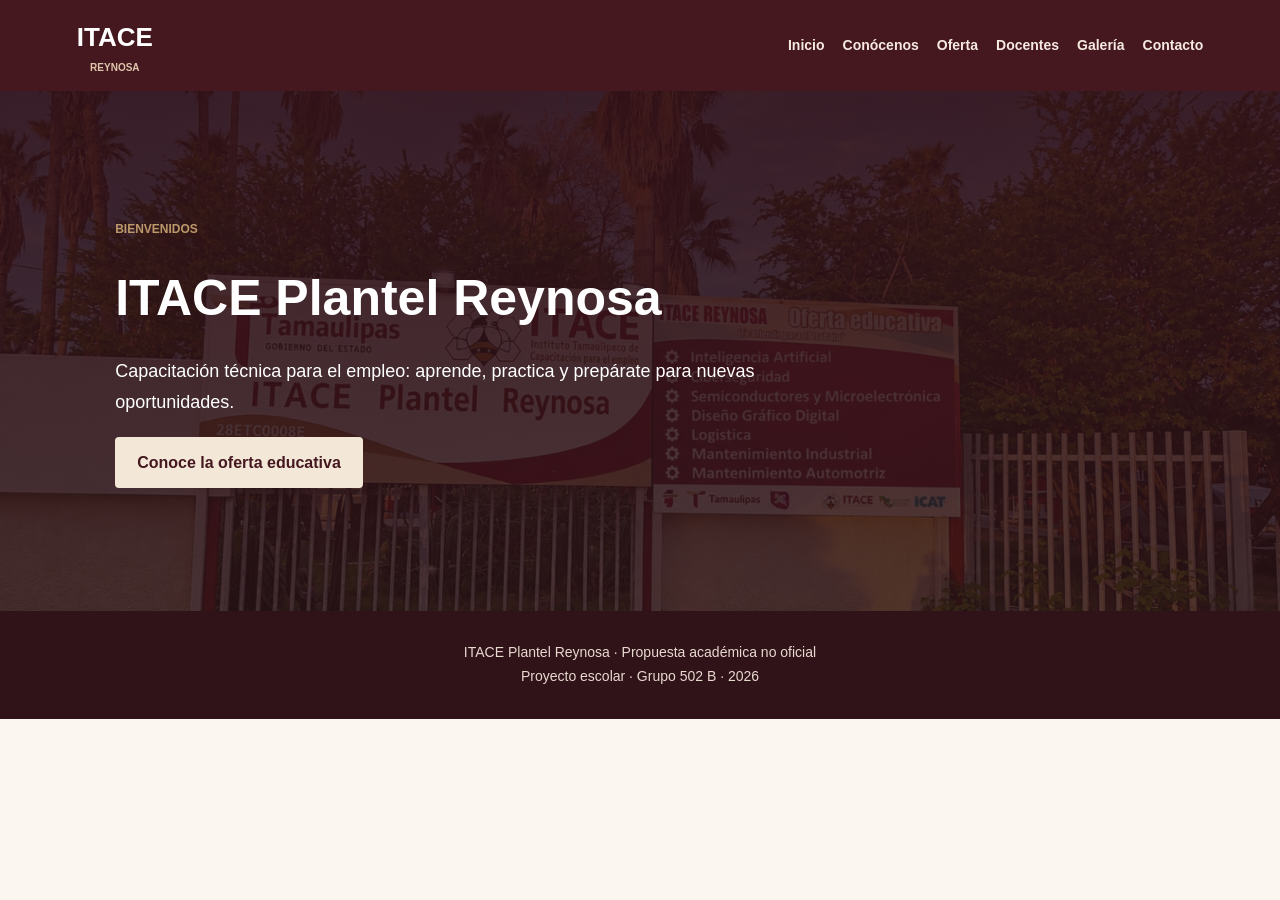
==== commit 48118fdd: "CSS base: menu, portada y pie de pagina" ====
--- a/index.html
+++ b/index.html
@@ -1,853 +1,42 @@
 <!DOCTYPE html>
 <html lang="es">
 <head>
-    <meta charset="UTF-8">
-    <meta name="viewport" content="width=device-width, initial-scale=1.0">
-
-    <title>ITACE Plantel Reynosa</title>
-
-    <link rel="stylesheet" href="estilo.css">
-    <script src="script.js" defer></script>
+  <meta charset="UTF-8">
+  <meta name="viewport" content="width=device-width, initial-scale=1.0">
+  <title>Inicio | ITACE Reynosa (propuesta académica)</title>
+  <link rel="stylesheet" href="css/style.css">
 </head>
-
 <body>
 
-    <!-- MENÚ PRINCIPAL -->
-    <header>
-        <nav class="menu">
-            <a href="#inicio" class="logo">
-                ITACE <span>REYNOSA</span>
-            </a>
+  <header class="site-header">
+    <nav class="menu" aria-label="Navegación principal">
+      <a href="index.html" class="logo">ITACE <span>REYNOSA</span></a>
+      <div class="enlaces">
+        <a href="index.html">Inicio</a>
+        <a href="paginas/conocenos.html">Conócenos</a>
+        <a href="paginas/oferta-educativa.html">Oferta</a>
+        <a href="paginas/docentes.html">Docentes</a>
+        <a href="paginas/galeria.html">Galería</a>
+        <a href="paginas/contacto.html">Contacto</a>
+      </div>
+    </nav>
+  </header>
 
-            <div class="enlaces">
-                <a href="#inicio">Inicio</a>
-                <a href="#historia">Historia</a>
-                <a href="#especialidades">Especialidades</a>
-                <a href="#beneficios">Beneficios</a>
-                <a href="#cursos">Cursos</a>
-                <a href="#eventos">Eventos</a>
-                <a href="#instalaciones">Instalaciones</a>
-                <a href="#contacto">Contacto</a>
-            </div>
-        </nav>
-    </header>
+  <main>
+    <section class="hero">
+      <div class="hero-contenido">
+        <span class="etiqueta">BIENVENIDOS</span>
+        <h1>ITACE Plantel Reynosa</h1>
+        <p>Capacitación técnica para el empleo: aprende, practica y prepárate para nuevas oportunidades.</p>
+        <a class="boton" href="paginas/oferta-educativa.html">Conoce la oferta educativa</a>
+      </div>
+    </section>
+  </main>
 
-    <main>
-
-        <!-- PORTADA -->
-        <section class="hero" id="inicio">
-            <div class="hero-contenido">
-                <span class="etiqueta">CONOCE NUESTRO PLANTEL</span>
-
-                <h1>ITACE Plantel Reynosa</h1>
-
-                <p>
-                    Un espacio para aprender, desarrollar habilidades
-                    y prepararte para nuevas oportunidades.
-                </p>
-
-                <a href="#historia" class="boton">
-                    Descubre nuestra escuela
-                </a>
-            </div>
-
-            <div class="hero-decoracion">
-                <span>EDUCACIÓN</span>
-                <span>TECNOLOGÍA</span>
-                <span>FUTURO</span>
-            </div>
-        </section>
-
-        <!-- PRESENTACIÓN -->
-        <section class="bienvenida">
-            <div class="bienvenida-texto">
-                <span class="subtitulo">BIENVENIDOS</span>
-                <h2>Un lugar para aprender y crecer</h2>
-            </div>
-
-            <p>
-                Conoce más sobre nuestro plantel, las áreas de formación,
-                las actividades escolares y los espacios donde los
-                estudiantes desarrollan sus conocimientos.
-            </p>
-        </section>
-
-       <!-- =====================================
-     HISTORIA DEL ITACE
-===================================== -->
-
-<section class="seccion historia-antigua" id="historia">
-
-    <!-- ENCABEZADO HISTÓRICO -->
-    <div class="historia-encabezado">
-
-        <span class="historia-decoracion">✦ ❦ ✦</span>
-
-        <span class="historia-etiqueta">
-            ARCHIVO HISTÓRICO · ITACE REYNOSA
-        </span>
-
-        <h2>Las páginas de nuestra historia</h2>
-
-        <p class="historia-frase">
-            Un legado que permanece a través del tiempo.
-        </p>
-
-    </div>
-
-    <!-- INTRODUCCIÓN -->
-    <div class="historia-introduccion">
-
-        <h3>📜 Nuestras raíces</h3>
-
-        <p>
-            El ITACE Plantel Reynosa inició sus operaciones
-            en septiembre de 1991, formando parte de una
-            etapa importante para la educación tecnológica
-            en Tamaulipas.
-        </p>
-
-        <p>
-            El 26 de junio de 1991 se firmó un convenio
-            entre el Gobierno del Estado y la Secretaría
-            de Educación Pública para impulsar las unidades
-            educativas de Reynosa y Altamira.
-        </p>
-
-        <p>
-            Desde sus primeros años, el plantel ha buscado
-            responder a las necesidades industriales y
-            sociales de la región, preparando técnicos
-            con conocimientos académicos y competencias
-            profesionales.
-        </p>
-
-    </div>
-
-    <!-- FOTO HISTÓRICA DESTACADA -->
-    <div class="historia-destacada">
-
-        <figure class="historia-foto-principal">
-            <img
-                src="imagenes/Prof. Arturo Lerma Anaya, fundador del ITACE.jpeg"
-                alt="Prof. Arturo Lerma Anaya, fundador del ITACE"
-            >
-            <figcaption>
-                Prof. Arturo Lerma Anaya, fundador del ITACE.
-            </figcaption>
-        </figure>
-
-        <div class="historia-capitulo">
-
-            <span>CAPÍTULO I · NUESTROS ORÍGENES</span>
-
-            <h3>1991</h3>
-
-            <p>
-                El Plantel Reynosa comienza una nueva
-                etapa educativa, ofreciendo oportunidades
-                de formación técnica a los jóvenes
-                de la región.
-            </p>
-
-            <p>
-                Con el paso del tiempo, el ITACE
-                continúa evolucionando para responder
-                a los retos de la educación y la industria.
-            </p>
-
-        </div>
-
-    </div>
-
-    
-<!-- =====================================
-     LÍNEA DEL TIEMPO DEL ITACE
-===================================== -->
-
-<div class="historia-cronologia">
-
-    <h3>✦ Nuestra evolución a través del tiempo ✦</h3>
-
-   <div class="linea-tiempo-antigua" id="lineaTiempo">
-
-        <!-- AÑO 1984 -->
-        <article class="momento-antiguo">
-            <span class="momento-anio">1984</span>
-            <h4>El nacimiento del ITACE</h4>
-
-            <p>
-                Durante el gobierno del Dr. Emilio
-                Martínez Manautou, se fundó en
-                Ciudad Victoria el primer plantel
-                del Instituto Tamaulipeco de
-                Capacitación para el Empleo (ITACE).
-            </p>
-
-            <p>
-                Su objetivo principal era preparar
-                y capacitar a los estudiantes para
-                desempeñarse en empleos calificados,
-                proporcionando conocimientos y
-                habilidades técnicas.
-            </p>
-        </article>
-
-        <!-- AÑO 1991 -->
-        <article class="momento-antiguo">
-            <span class="momento-anio">1991</span>
-            <h4>Expansión hacia Reynosa y Altamira</h4>
-
-            <p>
-                Durante el gobierno del Ing. Américo
-                Villarreal Guerra, se firmó con la
-                Secretaría de Educación Pública
-                del Gobierno Federal un Convenio
-                de Coordinación.
-            </p>
-
-            <p>
-                Este acuerdo permitió impulsar
-                la creación, operación y apoyo
-                financiero de las unidades educativas
-                de Altamira y Reynosa, ampliando
-                las oportunidades de formación
-                técnica en Tamaulipas.
-            </p>
-        </article>
-
-        <!-- AÑO 1992 -->
-        <article class="momento-antiguo">
-            <span class="momento-anio">1992</span>
-            <h4>Un nuevo proyecto educativo</h4>
-
-            <p>
-                Se elaboró el Anexo de Ejecución
-                mediante el cual se estableció
-                la incorporación de la Unidad
-                de Matamoros a partir de 1993.
-            </p>
-
-            <p>
-                Esta decisión representó otro
-                paso en el crecimiento institucional
-                del ITACE y en la ampliación
-                de sus servicios educativos.
-            </p>
-        </article>
-
-        <!-- AÑO 1993 -->
-        <article class="momento-antiguo">
-            <span class="momento-anio">1993</span>
-            <h4>Incorporación de Matamoros</h4>
-
-            <p>
-                Conforme al Anexo de Ejecución
-                elaborado en 1992, se incorporó
-                la Unidad de Matamoros.
-            </p>
-
-            <p>
-                Con esta incorporación, el ITACE
-                amplió su presencia en Tamaulipas,
-                ofreciendo más oportunidades
-                de capacitación y educación técnica.
-            </p>
-        </article>
-
-        <!-- AÑO 1994 -->
-        <article class="momento-antiguo">
-            <span class="momento-anio">1994</span>
-            <h4>Fortalecimiento de la formación técnica</h4>
-
-            <p>
-                Se incluyó el Plantel Victoria
-                con carreras de Técnico Profesional
-                en modalidad terminal.
-            </p>
-
-            <p>
-                Entre las especialidades ofrecidas
-                se encontraban Mecánica Automotriz,
-                Soldadura Industrial, Mecánica en
-                Maquinaria Agrícola, Ebanistería,
-                Máquinas Herramienta y Electricidad.
-            </p>
-
-            <p>
-                También se impartían Secretariado
-                Ejecutivo, Gerencia y Supervisión
-                en la Industria del Vestido,
-                Aire Acondicionado y Refrigeración,
-                Electrónica y Plomería.
-            </p>
-        </article>
-
-        <!-- AÑO 1998 -->
-        <article class="momento-antiguo">
-            <span class="momento-anio">1998</span>
-            <h4>El bachillerato tecnológico</h4>
-
-            <p>
-                El ITACE reformó su oferta educativa,
-                pasando de carreras terminales
-                a carreras profesionales con
-                bachillerato tecnológico.
-            </p>
-
-            <p>
-                Este cambio permitió que los alumnos
-                se formaran como técnicos profesionales
-                y, al mismo tiempo, tuvieran
-                la posibilidad de continuar
-                sus estudios en el nivel superior.
-            </p>
-        </article>
-
-        <!-- AÑO 2004 -->
-        <article class="momento-antiguo">
-            <span class="momento-anio">2004</span>
-            <h4>Un nuevo modelo de aprendizaje</h4>
-
-            <p>
-                Se implementó un nuevo modelo
-                educativo con enfoque constructivista,
-                en el que los estudiantes
-                desempeñaban un papel activo
-                en su aprendizaje.
-            </p>
-
-            <p>
-                La formación profesional comenzó
-                a diseñarse a partir de competencias
-                profesionales, de acuerdo con
-                el Plan de Estudios del Bachillerato
-                Tecnológico establecido en
-                el Acuerdo número 345.
-            </p>
-        </article>
-
-        <!-- AÑO 2008 -->
-        <article class="momento-antiguo">
-            <span class="momento-anio">2008</span>
-            <h4>Reforma Integral de la Educación Media Superior</h4>
-
-            <p>
-                Entró en vigor la Reforma Integral
-                de la Educación Media Superior (RIEMS),
-                con el propósito de fortalecer
-                y organizar este nivel educativo.
-            </p>
-
-            <p>
-                La reforma contempló cuatro ejes:
-                un Marco Curricular Común basado
-                en competencias, la regulación
-                de las modalidades educativas,
-                mecanismos de gestión para facilitar
-                el tránsito de los alumnos y
-                un modelo de certificación
-                de egresados del Sistema
-                Nacional de Bachillerato.
-            </p>
-
-            <p>
-                Estos lineamientos se establecieron
-                en el Acuerdo Secretarial 442.
-            </p>
-        </article>
-
-        <!-- AÑO 2013 -->
-        <article class="momento-antiguo">
-            <span class="momento-anio">2013</span>
-            <h4>Educación humanista y calidad académica</h4>
-
-            <p>
-                Mediante el Acuerdo Secretarial 653,
-                se modificaron los planes de estudio
-                del bachillerato tecnológico para
-                incorporar asignaturas de formación
-                humanista, como Ética, Filosofía
-                y Ciencia, Tecnología, Sociedad
-                y Valores.
-            </p>
-
-            <p>
-                Ese mismo año, el ITACE solicitó
-                a la Comisión para la Evaluación
-                de la Educación del Tipo Medio
-                Superior (COPEEMS) la evaluación
-                para ingresar al Sistema
-                Nacional de Bachillerato.
-            </p>
-
-            <p>
-                Los planteles Matamoros y Victoria
-                se ubicaron en el Nivel III,
-                mientras que Altamira y Reynosa
-                alcanzaron el Nivel II, conforme
-                a los estándares de calidad
-                educativa evaluados.
-            </p>
-        </article>
-
-        <!-- AÑO 2014 -->
-        <article class="momento-antiguo">
-            <span class="momento-anio">2014</span>
-            <h4>Transformación de la labor docente</h4>
-
-            <p>
-                En el contexto de la reforma educativa,
-                se implementó un sistema para el ingreso,
-                promoción, reconocimiento y permanencia
-                de docentes y directivos.
-            </p>
-
-            <p>
-                Este sistema contemplaba evaluaciones
-                de conocimientos y desempeño profesional,
-                bajo la Ley General del Servicio
-                Profesional Docente.
-            </p>
-
-            <p>
-                También se estableció el marco legal
-                del Instituto Nacional para la
-                Evaluación de la Educación (INEE).
-            </p>
-        </article>
-
-        <!-- AÑO 2015 -->
-        <article class="momento-antiguo">
-            <span class="momento-anio">2015</span>
-            <h4>Evaluación y desarrollo profesional</h4>
-
-            <p>
-                Comenzó la Evaluación al Desempeño
-                mediante convocatorias del
-                Servicio Profesional Docente.
-            </p>
-
-            <p>
-                Durante un periodo de tres años,
-                fueron evaluados 136 docentes
-                del ITACE, como parte de los
-                procesos de evaluación
-                profesional establecidos.
-            </p>
-        </article>
-
-        <!-- AÑO 2017 -->
-        <article class="momento-antiguo">
-            <span class="momento-anio">2017</span>
-            <h4>Un modelo educativo integral</h4>
-
-            <p>
-                Surgió un nuevo Modelo Educativo
-                enfocado en identificar y atender
-                las necesidades de las escuelas
-                de manera oportuna y pertinente.
-            </p>
-
-            <p>
-                Su planteamiento curricular
-                incorporó aprendizajes clave,
-                desarrollo personal y social,
-                y autonomía curricular.
-            </p>
-
-            <p>
-                Además, se dio mayor importancia
-                al desarrollo de habilidades
-                socioemocionales para fortalecer
-                la formación integral
-                de los estudiantes.
-            </p>
-        </article>
-
-        <!-- AÑO 2019 -->
-        <article class="momento-antiguo">
-            <span class="momento-anio">2019</span>
-            <h4>La Nueva Escuela Mexicana</h4>
-
-            <p>
-                Se derogó la Ley General del Servicio
-                Profesional Docente y se expidió
-                la Ley General del Sistema para
-                la Carrera de las Maestras
-                y los Maestros.
-            </p>
-
-            <p>
-                Esta ley estableció procesos
-                de selección para la admisión,
-                promoción y reconocimiento
-                del personal educativo, buscando
-                revalorizar la función docente
-                y respetar sus derechos.
-            </p>
-
-            <p>
-                En ese mismo año surgieron
-                los principios de la Nueva Escuela
-                Mexicana, con una visión educativa
-                humanista, científica y tecnológica.
-            </p>
-
-            <p>
-                Su propósito fue promover
-                el desarrollo integral de las
-                personas, el respeto a los derechos
-                humanos, las libertades
-                y una cultura de paz.
-            </p>
-        </article>
-
-        <!-- AÑO 2021 -->
-        <article class="momento-antiguo">
-            <span class="momento-anio">2021</span>
-            <h4>Hacia una educación para el futuro</h4>
-
-            <p>
-                En 2021 se encontraba en proceso
-                de aprobación e implementación
-                una propuesta para replantear
-                el Nuevo Marco Curricular Común,
-                enfocada en el desarrollo
-                integral del estudiante.
-            </p>
-
-            <p>
-                La propuesta incluía recursos
-                sociocognitivos como comunicación,
-                pensamiento matemático,
-                historia como método
-                y cultura digital.
-            </p>
-
-            <p>
-                También contemplaba conocimientos
-                de ciencias naturales,
-                ciencias sociales y humanidades,
-                junto con recursos socioemocionales.
-            </p>
-
-            <p>
-                Se buscaba fortalecer la
-                responsabilidad social,
-                el cuidado físico y
-                el bienestar emocional
-                de los estudiantes.
-            </p>
-        </article>
-
-    </div>
- <div class="contenedor-boton-historia">
-        <button
-            id="botonHistoria"
-            class="boton-historia"
-            type="button"
-            aria-expanded="false"
-            aria-controls="lineaTiempo"
-        >
-            📜 Ver más historia ↓
-        </button>
-    </div>
-</div>
-
-        <!-- Especialidades -->
-<section class="bloque fondo" id="especialidades">
-  <div class="titulo-lateral">
-    <h2>Especialidades</h2>
-    <p>Conoce las áreas de formación técnica que ofrece el plantel Reynosa.</p>
-  </div>
-
-  <div class="bloque-cuerpo">
-    <ul class="lista-esp">
-      <li>
-        <img src="imagenes/mantenimiento industrial.jfif" alt="Mantenimiento industrial">
-        <h3>Mantenimiento Industrial</h3>
-        <p>Aprenderás cómo funcionan las máquinas y los equipos utilizados en las fábricas, a identificar fallas y a realizar tareas de mantenimiento.</p>
-      </li>
-
-      <li>
-        <img src="imagenes/mantenimiento automotris.jpeg" alt="Mantenimiento automotriz">
-        <h3>Mantenimiento Automotriz</h3>
-        <p>Conocerás el funcionamiento de los automóviles y aprenderás a detectar fallas, revisar sus sistemas y realizar mantenimiento y reparaciones.</p>
-      </li>
-
-      <li>
-        <img src="imagenes/diseño grafico.jfif" alt="Diseño gráfico digital">
-        <h3>Diseño Gráfico Digital</h3>
-        <p>Aprenderás a crear carteles, anuncios, logotipos e ilustraciones 
-            <br>utilizando herramientas digitales para comunicar ideas de forma visual.</p>
-      <br>
-    </li>
-
-
-      <li>
-        <img src="imagenes/ciberseguridad.jfif" alt="Ciberseguridad">
-        <h3>Ciberseguridad</h3>
-        <p>Aprenderás sobre la protección de computadoras, 
-            <br>redes y datos, así como la identificación de riesgos y la prevención de amenazas 
-            <br>digitales.</p>
-      </li>
-
-      <li>
-        <img src="imagenes/Semiconductores y Microelectrónica.jfif" alt="Semiconductores y microelectrónica">
-        <h3>Semiconductores y Microelectrónica</h3>
-        <p>Conocerás los microchips y otros componentes electrónicos presentes 
-            en muchos dispositivos, además de los circuitos y su funcionamiento.</p>
-      </li>
-
-      <li>
-        <img src="imagenes/inteliencia artificial.webp" alt="Inteligencia artificial">
-        <h3>Inteligencia Artificial</h3>
-        <p>Explorarás cómo se desarrollan sistemas que analizan información, reconocen 
-            patrones y ayudan a resolver problemas mediante tecnologías inteligentes.</p>
-      </li>
-
-      <li>
-        <img src="imagenes/logistica.webp" alt="Logística">
-        <h3>Logística</h3>
-        <p>Aprenderás cómo se organizan los inventarios, el almacenamiento y 
-            el transporte de productos para que lleguen a su destino de manera eficiente.</p>
-      </li>
-    </ul>
-
-    <p class="nota">
-      Cada especialidad te ofrece la oportunidad de descubrir nuevos 
-      conocimientos y desarrollar habilidades para tu futuro profesional.
-    </p>
-  </div>
-</section>
-
-        <!-- BENEFICIOS -->
-        <section class="seccion" id="beneficios">
-            <div class="encabezado-seccion">
-                <span class="subtitulo">CRECIMIENTO PERSONAL</span>
-                <h2>Beneficios de aprender</h2>
-                <div class="linea"></div>
-                <p>
-                    La formación también ayuda a desarrollar habilidades
-                    que pueden utilizarse dentro y fuera de la escuela.
-                </p>
-            </div>
-
-            <div class="tarjetas">
-                <article class="tarjeta">
-                    <div class="icono">◎</div>
-                    <h3>Aprendizaje práctico</h3>
-                    <p>
-                        Poner en práctica los conocimientos mediante
-                        actividades y proyectos.
-                    </p>
-                </article>
-
-                <article class="tarjeta">
-                    <div class="icono">♧</div>
-                    <h3>Trabajo en equipo</h3>
-                    <p>
-                        Compartir ideas, colaborar y aprender
-                        junto con otros estudiantes.
-                    </p>
-                </article>
-
-                <article class="tarjeta">
-                    <div class="icono">↗</div>
-                    <h3>Nuevas oportunidades</h3>
-                    <p>
-                        Fortalecer habilidades útiles para continuar
-                        aprendiendo y prepararse para el futuro.
-                    </p>
-                </article>
-            </div>
-        </section>
-
-        <!-- CURSOS -->
-        <section class="seccion seccion-beige" id="cursos">
-            <div class="encabezado-seccion">
-                <span class="subtitulo">NUEVOS CONOCIMIENTOS</span>
-                <h2>Cursos y capacitación</h2>
-                <div class="linea"></div>
-                <p>
-                    La capacitación permite ampliar conocimientos
-                    y practicar nuevas habilidades.
-                </p>
-            </div>
-
-            <div class="tarjetas">
-                <article class="tarjeta tarjeta-simple">
-                    <div class="icono">▤</div>
-                    <h3>Herramientas digitales</h3>
-                    <p>
-                        Conoce recursos tecnológicos y herramientas
-                        que apoyan el aprendizaje.
-                    </p>
-                </article>
-
-                <article class="tarjeta tarjeta-simple">
-                    <div class="icono">⌘</div>
-                    <h3>Habilidades técnicas</h3>
-                    <p>
-                        Aprende mediante ejercicios, actividades
-                        y prácticas relacionadas con cada área.
-                    </p>
-                </article>
-
-                <article class="tarjeta tarjeta-simple">
-                    <div class="icono">✎</div>
-                    <h3>Desarrollo de proyectos</h3>
-                    <p>
-                        Organiza ideas y conviértelas en propuestas
-                        y trabajos escolares.
-                    </p>
-                </article>
-            </div>
-
-            <p class="nota">
-                Consulta con el plantel los cursos disponibles actualmente.
-            </p>
-        </section>
-
-        <!-- EVENTOS -->
-        <section class="seccion" id="eventos">
-            <div class="encabezado-seccion">
-                <span class="subtitulo">VIDA ESCOLAR</span>
-                <h2>Eventos y actividades</h2>
-                <div class="linea"></div>
-                <p>
-                    Las actividades escolares permiten compartir talentos,
-                    conocimientos y experiencias.
-                </p>
-            </div>
-
-            <div class="eventos">
-                <article class="evento">
-                    <div class="evento-numero">01</div>
-                    <div>
-                        <h3>Proyectos académicos</h3>
-                        <p>
-                            Presentaciones, exposiciones y trabajos realizados
-                            por los estudiantes.
-                        </p>
-                    </div>
-                </article>
-
-                <article class="evento">
-                    <div class="evento-numero">02</div>
-                    <div>
-                        <h3>Actividades culturales</h3>
-                        <p>
-                            Espacios para expresar la creatividad y
-                            participar en la comunidad escolar.
-                        </p>
-                    </div>
-                </article>
-
-                <article class="evento">
-                    <div class="evento-numero">03</div>
-                    <div>
-                        <h3>Ferias y concursos</h3>
-                        <p>
-                            Oportunidades para presentar ideas, proyectos
-                            y habilidades.
-                        </p>
-                    </div>
-                </article>
-            </div>
-
-            <p class="nota">
-                Agrega aquí las fechas y los eventos reales del plantel
-                cuando tengas esa información.
-            </p>
-        </section>
-
-        <!-- INSTALACIONES -->
-        <section class="seccion seccion-beige" id="instalaciones">
-            <div class="encabezado-seccion">
-                <span class="subtitulo">CONOCE NUESTROS ESPACIOS</span>
-                <h2>Instalaciones</h2>
-                <div class="linea"></div>
-                <p>
-                    Una mirada a los espacios que forman parte de la
-                    experiencia escolar.
-                </p>
-            </div>
-
-            <div class="galeria">
-                <article class="foto">
-                    <img src="imagenes/entrada.jpeg" alt="Vista del plantel">
-                    <div class="foto-texto">
-                        <span>01 / PLANTEL</span>
-                        <h3>Entrada y áreas generales</h3>
-                    </div>
-                </article>
-
-                <article class="foto">
-                    <img src="imagenes/comedor.jpeg" alt="comedor del plantel">
-                    <div class="foto-texto"> 
-                        <span>02 / APRENDIZAJE</span>
-                        <h3>Espacio de descanso</h3>
-                    </div>
-                </article>
-
-                <article class="foto">
-                    <img src="imagenes/festival.jpeg" alt="festivales del plantel">
-                    <div class="foto-texto">
-                        <span>03 / PRÁCTICA</span>
-                        <h3>Celebraciones</h3>
-                    </div>
-                </article>
-            </div>
-
-            <p class="nota">
-                Utiliza fotografías reales y cambia los nombres de los
-                archivos si tus imágenes se llaman de otra manera.
-            </p>
-        </section>
-
-        <!-- CONTACTO -->
-        <section class="contacto" id="contacto">
-            <div class="contacto-contenido">
-                <span class="subtitulo">ESTAMOS PARA INFORMARTE</span>
-                <h2>Conoce más sobre el ITACE</h2>
-
-                <p>
-                    Consulta los canales oficiales del plantel para conocer
-                    información sobre inscripciones, especialidades,
-                    cursos y actividades.
-                </p>
-
-                <a
-                    href="https://www.google.com/search?q=ITACE+Plantel+Reynosa"
-                    target="_blank"
-                    rel="noopener noreferrer"
-                    class="boton boton-claro"
-                >
-                    Buscar información
-                    </a>
-                    <div class="contacto-info">
-                        <p>ITACE PLANTEL REYNOSA</p>
-                        <P>Actividade de programacion</P>
-                        <div class="footer-linra">
-
-                        </div>
-                    </div>
-                </section>
-
-     
-
-    <!-- PIE DE PÁGINA -->
-    <footer>
-        <a href="#inicio" class="logo logo-footer">ITACE</a>
-        <br>
-         <a href="#inicio" class="logo logo-footer">LEALTAD</a>
-         <br>
-          <a href="#inicio" class="logo logo-footer">HONOR</a>
-          <br>
-           <a href="#inicio" class="logo logo-footer">TRABAJO</a>
-    </footer>
+  <footer class="site-footer">
+    <p>ITACE Plantel Reynosa · Propuesta académica no oficial</p>
+    <p>Proyecto escolar · Grupo 502 B · 2026</p>
+  </footer>
 
 </body>
 </html>
--- a/css/style.css
+++ b/css/style.css
@@ -0,0 +1,154 @@
+/* ===== BASE ===== */
+* {
+  margin: 0;
+  padding: 0;
+  box-sizing: border-box;
+}
+
+html {
+  scroll-behavior: smooth;
+}
+
+body {
+  font-family: Arial, Helvetica, sans-serif;
+  background-color: #fbf7f0;
+  color: #38292b;
+  line-height: 1.7;
+}
+
+img {
+  max-width: 100%;
+  display: block;
+}
+
+a:focus,
+button:focus {
+  outline: 3px solid #bd986b;
+  outline-offset: 2px;
+}
+
+/* ===== MENÚ ===== */
+.site-header {
+  position: sticky;
+  top: 0;
+  z-index: 100;
+}
+
+.menu {
+  background-color: #451820;
+  padding: 15px 6%;
+  display: flex;
+  align-items: center;
+  justify-content: space-between;
+  flex-wrap: wrap;
+  gap: 15px;
+}
+
+.logo {
+  color: white;
+  text-decoration: none;
+  font-size: 26px;
+  font-weight: bold;
+}
+
+.logo span {
+  display: block;
+  font-size: 10px;
+  color: #dfc5aa;
+  text-align: center;
+}
+
+.enlaces {
+  display: flex;
+  flex-wrap: wrap;
+  gap: 18px;
+}
+
+.enlaces a {
+  color: #f6eae0;
+  font-size: 14px;
+  font-weight: bold;
+  text-decoration: none;
+}
+
+.enlaces a:hover {
+  color: #bd986b;
+}
+
+/* ===== PORTADA ===== */
+.hero {
+  min-height: 520px;
+  padding: 80px 9%;
+  display: flex;
+  align-items: center;
+  color: white;
+  background-image: linear-gradient(rgba(49, 17, 24, 0.92), rgba(42, 19, 23, 0.82)),
+                    url("../imagenes/entrada.jpeg");
+  background-size: cover;
+  background-position: center;
+}
+
+.hero-contenido {
+  max-width: 650px;
+}
+
+.etiqueta {
+  color: #bd986b;
+  font-size: 12px;
+  font-weight: bold;
+}
+
+.hero h1 {
+  font-size: 50px;
+  margin: 15px 0;
+}
+
+.hero p {
+  font-size: 18px;
+  margin-bottom: 20px;
+}
+
+/* ===== BOTONES ===== */
+.boton {
+  display: inline-block;
+  padding: 12px 22px;
+  background-color: #f3e8d8;
+  color: #451820;
+  text-decoration: none;
+  border-radius: 4px;
+  font-weight: bold;
+}
+
+.boton:hover {
+  background-color: white;
+}
+
+/* ===== PIE DE PÁGINA ===== */
+.site-footer {
+  background-color: #301219;
+  color: #e8d9cf;
+  text-align: center;
+  padding: 30px 15px;
+  font-size: 14px;
+}
+
+/* ===== CELULAR ===== */
+@media (max-width: 700px) {
+  .menu {
+    justify-content: center;
+  }
+
+  .enlaces {
+    justify-content: center;
+    gap: 10px 14px;
+  }
+
+  .hero {
+    min-height: 420px;
+    padding: 60px 7%;
+  }
+
+  .hero h1 {
+    font-size: 34px;
+  }
+}
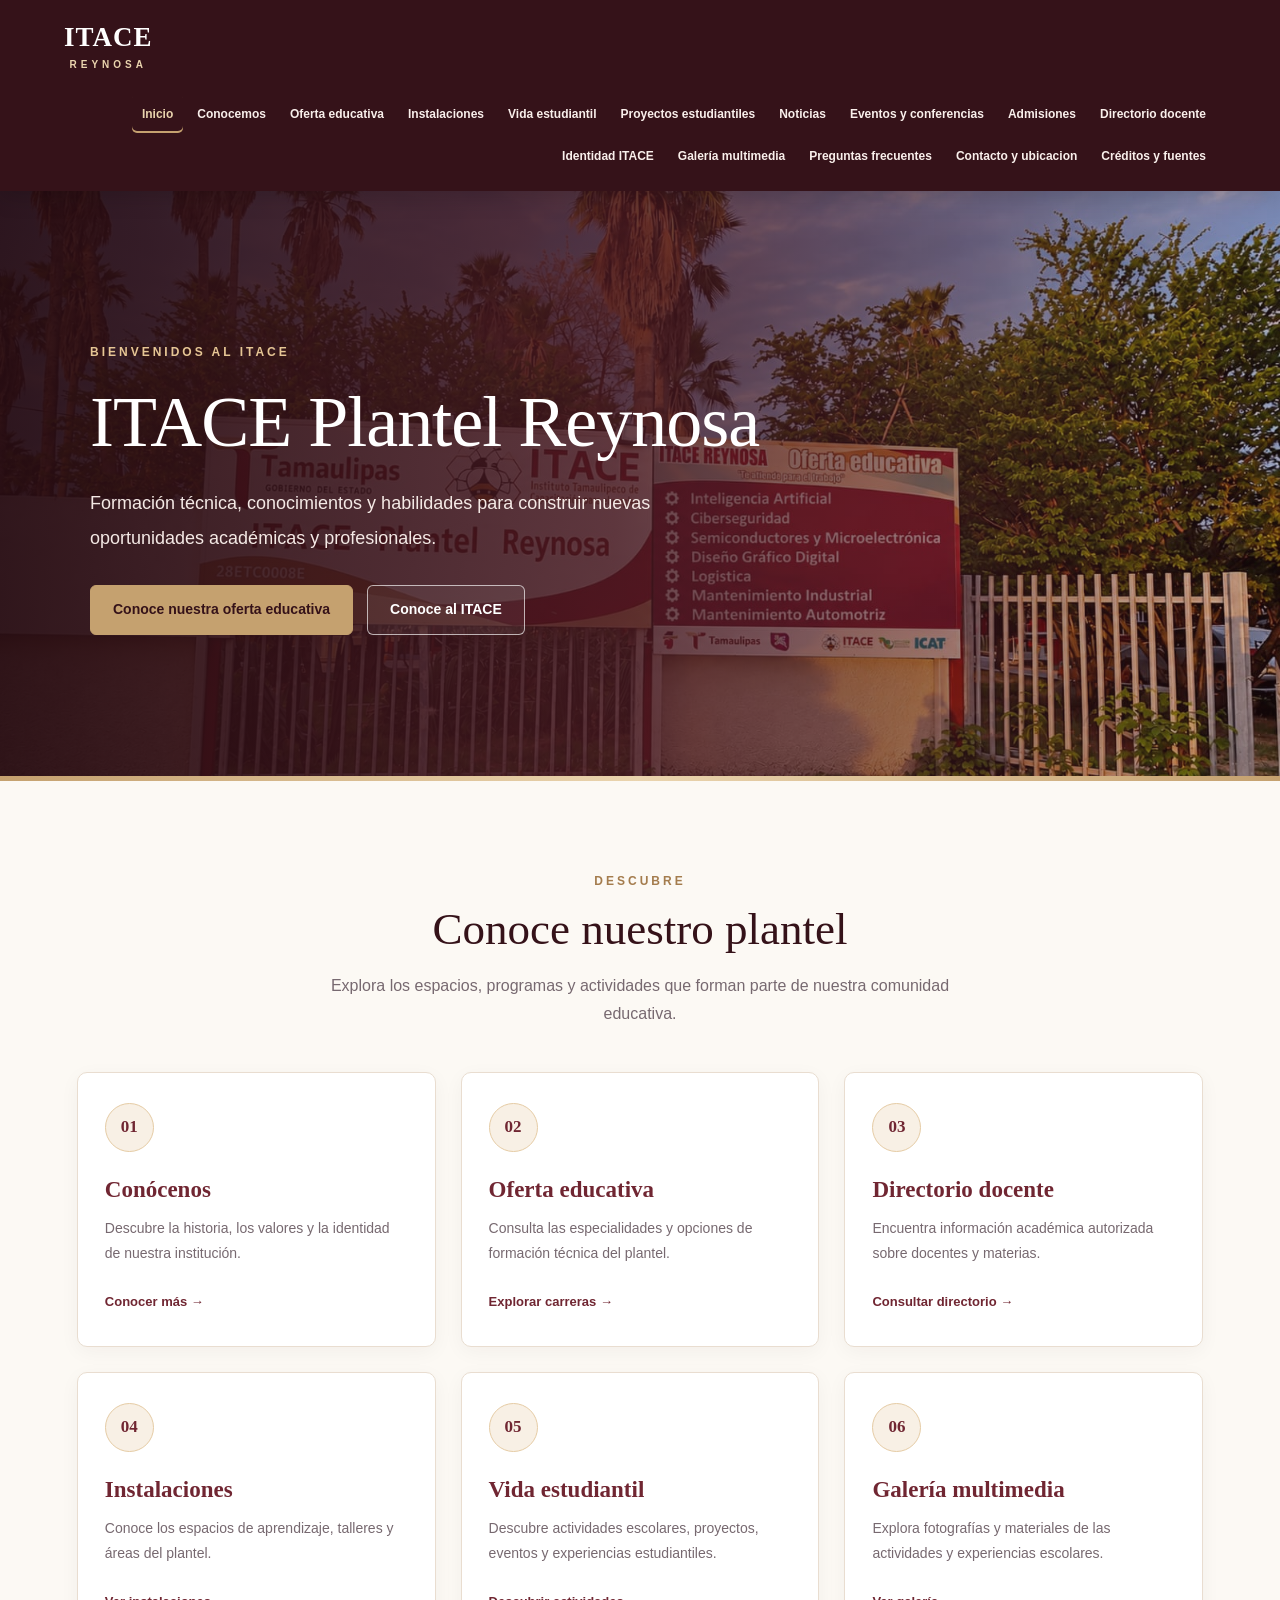
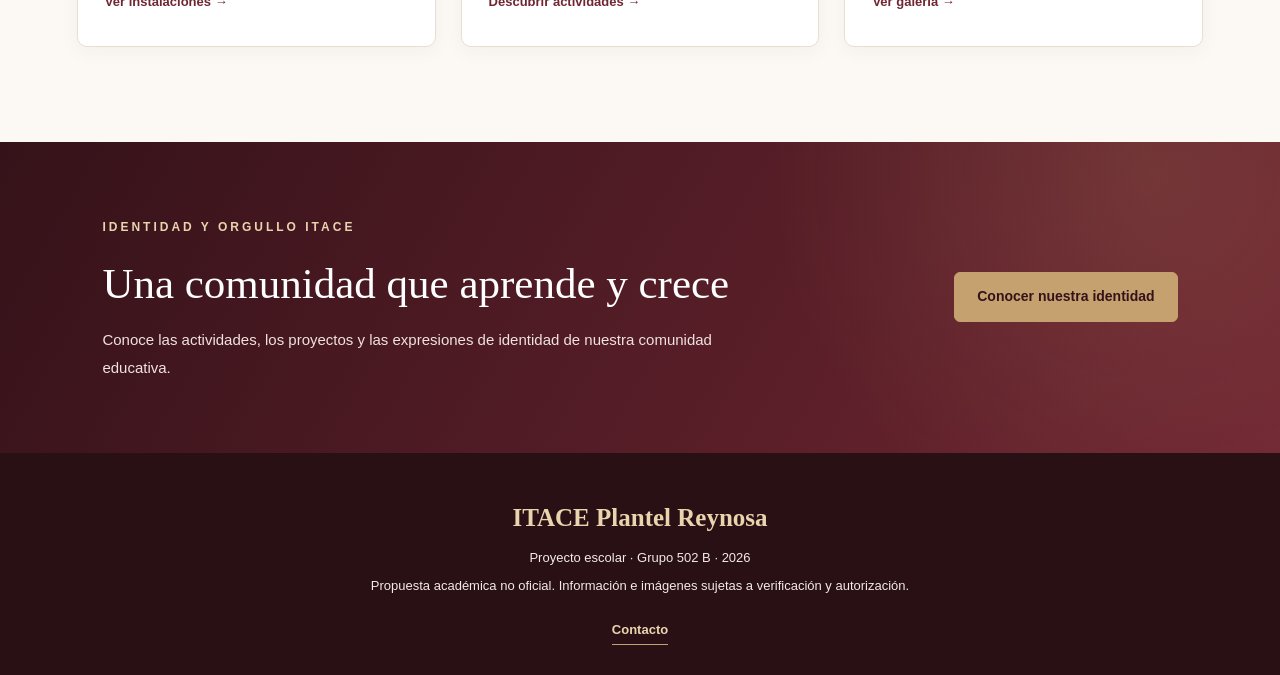
==== commit 0ab77f7b: "Primer commit: estructura y contenido del sitio ITACE" ====
--- a/index.html
+++ b/index.html
@@ -3,40 +3,158 @@
 <head>
   <meta charset="UTF-8">
   <meta name="viewport" content="width=device-width, initial-scale=1.0">
-  <title>Inicio | ITACE Reynosa (propuesta académica)</title>
+  <meta name="description" content="Propuesta académica del ITACE Plantel Reynosa: oferta educativa, instalaciones y vida estudiantil.">
+  <meta name="theme-color" content="#702632">
+  <title>Inicio | ITACE Reynosa</title>
   <link rel="stylesheet" href="css/style.css">
+  <script src="js/script.js" defer></script>
 </head>
 <body>
-
+  <!-- ENCABEZADO Y MENÚ -->
   <header class="site-header">
     <nav class="menu" aria-label="Navegación principal">
-      <a href="index.html" class="logo">ITACE <span>REYNOSA</span></a>
-      <div class="enlaces">
-        <a href="index.html">Inicio</a>
-        <a href="paginas/conocenos.html">Conócenos</a>
-        <a href="paginas/oferta-educativa.html">Oferta</a>
-        <a href="paginas/docentes.html">Docentes</a>
-        <a href="paginas/galeria.html">Galería</a>
-        <a href="paginas/contacto.html">Contacto</a>
-      </div>
+      <a href="index.html" class="logo">
+        ITACE <span>REYNOSA</span>
+      </a>
+      <button
+        class="menu-toggle"
+        id="menuToggle"
+        type="button"
+        aria-label="Abrir menú de navegación"
+        aria-expanded="false"
+        aria-controls="enlaces"
+      >
+        ☰
+      </button>
+      <div class="enlaces" id="enlaces">
+  <a href="index.html" aria-current="page">Inicio</a>
+  <a href="paginas/conocemos.html">Conocemos</a>
+  <a href="paginas/oferta-educativa.html">Oferta educativa</a>
+  <a href="paginas/instalaciones.html">Instalaciones</a>
+  <a href="paginas/vida-estudiantil.html">Vida estudiantil</a>
+  <a href="paginas/proyectos-estudiantiles.html">Proyectos estudiantiles</a>
+  <a href="paginas/noticias.html">Noticias</a>
+  <a href="paginas/eventos.html">Eventos y conferencias</a>
+  <a href="paginas/admisiones.html">Admisiones</a>
+  <a href="paginas/docentes.html">Directorio docente</a>
+  <a href="paginas/identidad.html">Identidad ITACE</a>
+  <a href="paginas/galeria.html">Galería multimedia</a>
+  <a href="paginas/preguntas.html">Preguntas frecuentes</a>
+  <a href="paginas/contacto.html">Contacto y ubicacion</a>
+  <a href="paginas/creditos.html">Créditos y fuentes</a>
+</div>
     </nav>
   </header>
-
   <main>
-    <section class="hero">
+    <!-- PORTADA -->
+    <section class="hero" id="inicio">
       <div class="hero-contenido">
-        <span class="etiqueta">BIENVENIDOS</span>
+        <span class="etiqueta">BIENVENIDOS AL ITACE</span>
         <h1>ITACE Plantel Reynosa</h1>
-        <p>Capacitación técnica para el empleo: aprende, practica y prepárate para nuevas oportunidades.</p>
-        <a class="boton" href="paginas/oferta-educativa.html">Conoce la oferta educativa</a>
+        <p>
+          Formación técnica, conocimientos y habilidades para construir
+          nuevas oportunidades académicas y profesionales.
+        </p>
+        <div class="hero-botones">
+          <a class="boton" href="paginas/oferta-educativa.html">
+            Conoce nuestra oferta educativa
+          </a>
+          <a class="boton boton-secundario" href="paginas/conocemos.html">
+            Conoce al ITACE
+          </a>
+        </div>
       </div>
     </section>
-  </main>
-
+    <!-- ACCESOS PRINCIPALES -->
+    <section class="seccion-inicio">
+      <div class="encabezado-seccion">
+        <span class="etiqueta">DESCUBRE</span>
+        <h2>Conoce nuestro plantel</h2>
+        <p>
+          Explora los espacios, programas y actividades que forman
+          parte de nuestra comunidad educativa.
+        </p>
+      </div>
+      <div class="tarjetas-inicio">
+        <article class="tarjeta-inicio">
+          <div class="icono-tarjeta" aria-hidden="true">01</div>
+          <h3>Conócenos</h3>
+          <p>
+            Descubre la historia, los valores y la identidad
+            de nuestra institución.
+          </p>
+          <a href="paginas/conocenos.html">Conocer más →</a>
+        </article>
+        <article class="tarjeta-inicio">
+          <div class="icono-tarjeta" aria-hidden="true">02</div>
+          <h3>Oferta educativa</h3>
+          <p>
+            Consulta las especialidades y opciones de formación
+            técnica del plantel.
+          </p>
+          <a href="paginas/oferta-educativa.html">Explorar carreras →</a>
+        </article>
+        <article class="tarjeta-inicio">
+          <div class="icono-tarjeta" aria-hidden="true">03</div>
+          <h3>Directorio docente</h3>
+          <p>
+            Encuentra información académica autorizada
+            sobre docentes y materias.
+          </p>
+          <a href="paginas/docentes.html">Consultar directorio →</a>
+        </article>
+        <article class="tarjeta-inicio">
+          <div class="icono-tarjeta" aria-hidden="true">04</div>
+          <h3>Instalaciones</h3>
+          <p>
+            Conoce los espacios de aprendizaje, talleres
+            y áreas del plantel.
+          </p>
+          <a href="paginas/instalaciones.html">Ver instalaciones →</a>
+        </article>
+        <article class="tarjeta-inicio">
+          <div class="icono-tarjeta" aria-hidden="true">05</div>
+          <h3>Vida estudiantil</h3>
+          <p>
+            Descubre actividades escolares, proyectos,
+            eventos y experiencias estudiantiles.
+          </p>
+          <a href="paginas/vida-estudiantil.html">Descubrir actividades →</a>
+        </article>
+        <article class="tarjeta-inicio">
+          <div class="icono-tarjeta" aria-hidden="true">06</div>
+          <h3>Galería multimedia</h3>
+          <p>
+            Explora fotografías y materiales de las actividades
+            y experiencias escolares.
+          </p>
+          <a href="paginas/galeria.html">Ver galería →</a>
+        </article>
+      </div>
+    </section>
+    <!-- IDENTIDAD INSTITUCIONAL -->
+    <section class="franja-identidad">
+      <div>
+        <span class="etiqueta">IDENTIDAD Y ORGULLO ITACE</span>
+        <h2>Una comunidad que aprende y crece</h2>
+        <p>
+          Conoce las actividades, los proyectos y las expresiones
+          de identidad de nuestra comunidad educativa.
+        </p>
+      </div>
+      <a class="boton" href="paginas/identidad.html">
+        Conocer nuestra identidad
+      </a>
+    </section>
+  <!-- PIE DE PÁGINA -->
   <footer class="site-footer">
-    <p>ITACE Plantel Reynosa · Propuesta académica no oficial</p>
+    <p>ITACE Plantel Reynosa</p>
     <p>Proyecto escolar · Grupo 502 B · 2026</p>
+    <p>
+      Propuesta académica no oficial.
+      Información e imágenes sujetas a verificación y autorización.
+    </p>
+    <a href="paginas/contacto.html">Contacto</a>
   </footer>
-
 </body>
 </html>
--- a/css/style.css
+++ b/css/style.css
@@ -1,154 +1,558 @@
-/* ===== BASE ===== */
+/* =====================================================
+   ITACE REYNOSA | DISEÑO INSTITUCIONAL ELEGANTE
+   Paleta: vino, marfil, beige y dorado
+===================================================== */
+:root {
+    --vino: #702632;
+    --vino-oscuro: #351219;
+    --vino-medio: #8a3948;
+    --dorado: #c5a16f;
+    --dorado-claro: #ead4ae;
+    --marfil: #fcf9f4;
+    --beige: #f1e6d7;
+    --blanco: #ffffff;
+    --texto: #423438;
+    --texto-suave: #776970;
+    --borde: #e9ddd0;
+    --sombra: 0 12px 35px rgba(53, 18, 25, .09);
+    --transicion: .3s ease;
+}
+/* ===== CONFIGURACIÓN GENERAL ===== */
 * {
-  margin: 0;
-  padding: 0;
-  box-sizing: border-box;
-}
-
+    margin: 0;
+    padding: 0;
+    box-sizing: border-box;
+}
 html {
-  scroll-behavior: smooth;
-}
-
+    scroll-behavior: smooth;
+    scroll-padding-top: 100px;
+}
 body {
-  font-family: Arial, Helvetica, sans-serif;
-  background-color: #fbf7f0;
-  color: #38292b;
-  line-height: 1.7;
-}
-
+    font-family: "Segoe UI", Arial, sans-serif;
+    background: var(--marfil);
+    color: var(--texto);
+    line-height: 1.7;
+}
 img {
-  max-width: 100%;
-  display: block;
-}
-
-a:focus,
-button:focus {
-  outline: 3px solid #bd986b;
-  outline-offset: 2px;
-}
-
-/* ===== MENÚ ===== */
+    display: block;
+    max-width: 100%;
+}
+a {
+    color: inherit;
+    text-decoration: none;
+}
+button,
+input,
+textarea,
+select {
+    font: inherit;
+}
+::selection {
+    background: var(--vino);
+    color: var(--blanco);
+}
+/* ===== MENÚ PRINCIPAL ===== */
 .site-header {
-  position: sticky;
-  top: 0;
-  z-index: 100;
-}
-
+    position: sticky;
+    top: 0;
+    z-index: 1000;
+    background: var(--vino-oscuro);
+    box-shadow: 0 5px 22px rgba(0, 0, 0, .17);
+}
 .menu {
-  background-color: #451820;
-  padding: 15px 6%;
-  display: flex;
-  align-items: center;
-  justify-content: space-between;
-  flex-wrap: wrap;
-  gap: 15px;
-}
-
+    min-height: 82px;
+    padding: 15px 5%;
+    display: flex;
+    align-items: center;
+    justify-content: space-between;
+    gap: 22px;
+    flex-wrap: wrap;
+}
 .logo {
-  color: white;
-  text-decoration: none;
-  font-size: 26px;
-  font-weight: bold;
-}
-
+    color: var(--blanco);
+    font-family: Georgia, "Times New Roman", serif;
+    font-size: 27px;
+    font-weight: bold;
+    letter-spacing: 1px;
+    white-space: nowrap;
+}
 .logo span {
-  display: block;
-  font-size: 10px;
-  color: #dfc5aa;
-  text-align: center;
-}
-
+    display: block;
+    margin-top: -5px;
+    color: var(--dorado-claro);
+    font-family: "Segoe UI", Arial, sans-serif;
+    font-size: 10px;
+    letter-spacing: 4px;
+    text-align: center;
+}
 .enlaces {
-  display: flex;
-  flex-wrap: wrap;
-  gap: 18px;
-}
-
+    display: flex;
+    align-items: center;
+    justify-content: flex-end;
+    gap: 4px;
+    flex-wrap: wrap;
+}
 .enlaces a {
-  color: #f6eae0;
-  font-size: 14px;
-  font-weight: bold;
-  text-decoration: none;
-}
-
-.enlaces a:hover {
-  color: #bd986b;
-}
-
-/* ===== PORTADA ===== */
+    padding: 9px 10px;
+    border-radius: 5px;
+    color: #f9efeb;
+    font-size: 12px;
+    font-weight: 600;
+    transition: var(--transicion);
+}
+.enlaces a:hover,
+.enlaces a:focus-visible {
+    background: var(--dorado);
+    color: var(--vino-oscuro);
+}
+.enlaces a[aria-current="page"] {
+    color: var(--dorado-claro);
+    box-shadow: inset 0 -2px var(--dorado);
+}
+.menu-toggle {
+    display: none;
+    padding: 7px 12px;
+    border: 1px solid var(--dorado);
+    border-radius: 7px;
+    background: transparent;
+    color: var(--blanco);
+    font-size: 25px;
+    cursor: pointer;
+}
+/* ===== PORTADA PRINCIPAL ===== */
 .hero {
-  min-height: 520px;
-  padding: 80px 9%;
-  display: flex;
-  align-items: center;
-  color: white;
-  background-image: linear-gradient(rgba(49, 17, 24, 0.92), rgba(42, 19, 23, 0.82)),
-                    url("../imagenes/entrada.jpeg");
-  background-size: cover;
-  background-position: center;
-}
-
+    position: relative;
+    isolation: isolate;
+    min-height: 590px;
+    display: flex;
+    align-items: center;
+    overflow: hidden;
+    padding: 75px 7%;
+    color: var(--blanco);
+    background:
+        linear-gradient(
+            90deg,
+            rgba(39, 12, 18, .94) 0%,
+            rgba(69, 24, 32, .83) 48%,
+            rgba(69, 24, 32, .24) 100%
+        ),
+        url("../imagenes/entrada.jpeg") center 45% / cover no-repeat;
+}
+.hero::after {
+    content: "";
+    position: absolute;
+    z-index: -1;
+    bottom: 0;
+    left: 0;
+    width: 100%;
+    height: 5px;
+    background: linear-gradient(
+        90deg,
+        var(--dorado),
+        var(--dorado-claro),
+        var(--dorado)
+    );
+}
 .hero-contenido {
-  max-width: 650px;
-}
-
+    width: 100%;
+    max-width: 1100px;
+    margin: 0 auto;
+    animation: aparecer .8s ease both;
+}
 .etiqueta {
-  color: #bd986b;
-  font-size: 12px;
-  font-weight: bold;
-}
-
+    display: inline-block;
+    margin-bottom: 20px;
+    color: #e6c695;
+    font-size: 12px;
+    font-weight: 800;
+    letter-spacing: 3px;
+}
 .hero h1 {
-  font-size: 50px;
-  margin: 15px 0;
-}
-
+    max-width: 850px;
+    margin-bottom: 23px;
+    color: var(--blanco);
+    font-family: Georgia, "Times New Roman", serif;
+    font-size: clamp(40px, 6vw, 72px);
+    font-weight: 500;
+    line-height: 1.13;
+    letter-spacing: -1px;
+}
 .hero p {
-  font-size: 18px;
-  margin-bottom: 20px;
-}
-
+    max-width: 660px;
+    margin-bottom: 30px;
+    color: #f4e9e5;
+    font-size: 18px;
+    line-height: 1.9;
+}
+.hero-botones {
+    display: flex;
+    flex-wrap: wrap;
+    gap: 14px;
+}
 /* ===== BOTONES ===== */
 .boton {
-  display: inline-block;
-  padding: 12px 22px;
-  background-color: #f3e8d8;
-  color: #451820;
-  text-decoration: none;
-  border-radius: 4px;
-  font-weight: bold;
-}
-
+    display: inline-flex;
+    align-items: center;
+    justify-content: center;
+    min-height: 49px;
+    padding: 12px 22px;
+    border: 1px solid var(--dorado);
+    border-radius: 6px;
+    background: var(--dorado);
+    color: var(--vino-oscuro);
+    font-size: 14px;
+    font-weight: 800;
+    text-align: center;
+    transition: var(--transicion);
+}
 .boton:hover {
-  background-color: white;
-}
-
+    transform: translateY(-3px);
+    background: var(--dorado-claro);
+    box-shadow: 0 9px 22px rgba(0, 0, 0, .16);
+}
+.boton-secundario {
+    border-color: rgba(255, 255, 255, .65);
+    background: rgba(255, 255, 255, .06);
+    color: var(--blanco);
+}
+.boton-secundario:hover {
+    border-color: var(--blanco);
+    background: var(--blanco);
+    color: var(--vino-oscuro);
+}
+/* ===== SECCIÓN DE ACCESOS ===== */
+.seccion-inicio {
+    padding: 85px 6% 95px;
+}
+.encabezado-seccion {
+    max-width: 800px;
+    margin: 0 auto 45px;
+    text-align: center;
+}
+.encabezado-seccion .etiqueta {
+    margin-bottom: 10px;
+    color: #a47c4d;
+}
+.encabezado-seccion h2 {
+    margin-bottom: 15px;
+    color: var(--vino-oscuro);
+    font-family: Georgia, "Times New Roman", serif;
+    font-size: clamp(31px, 4vw, 45px);
+    font-weight: 500;
+    line-height: 1.25;
+}
+.encabezado-seccion p {
+    max-width: 680px;
+    margin: 0 auto;
+    color: var(--texto-suave);
+    font-size: 16px;
+}
+/* ===== TARJETAS ===== */
+.tarjetas-inicio {
+    width: 100%;
+    max-width: 1180px;
+    margin: 0 auto;
+    display: grid;
+    grid-template-columns: repeat(3, minmax(0, 1fr));
+    gap: 25px;
+}
+.tarjeta-inicio {
+    position: relative;
+    min-width: 0;
+    min-height: 275px;
+    padding: 30px 27px;
+    overflow: hidden;
+    border: 1px solid var(--borde);
+    border-radius: 10px;
+    background: var(--blanco);
+    box-shadow: 0 5px 20px rgba(53, 18, 25, .045);
+    transition:
+        transform var(--transicion),
+        box-shadow var(--transicion),
+        border-color var(--transicion);
+}
+.tarjeta-inicio::before {
+    content: "";
+    position: absolute;
+    top: 0;
+    left: 0;
+    width: 0;
+    height: 4px;
+    background: var(--dorado);
+    transition: width var(--transicion);
+}
+.tarjeta-inicio:hover {
+    transform: translateY(-7px);
+    border-color: #d8bd95;
+    box-shadow: var(--sombra);
+}
+.tarjeta-inicio:hover::before {
+    width: 100%;
+}
+.icono-tarjeta {
+    width: 49px;
+    height: 49px;
+    display: flex;
+    align-items: center;
+    justify-content: center;
+    margin-bottom: 23px;
+    border: 1px solid #e5cba4;
+    border-radius: 50%;
+    background: #f8f0e5;
+    color: var(--vino);
+    font-family: Georgia, "Times New Roman", serif;
+    font-size: 17px;
+    font-weight: bold;
+    transition: var(--transicion);
+}
+.tarjeta-inicio:hover .icono-tarjeta {
+    background: var(--vino);
+    color: var(--dorado-claro);
+    border-color: var(--vino);
+}
+.tarjeta-inicio h3 {
+    margin-bottom: 11px;
+    color: var(--vino);
+    font-family: Georgia, "Times New Roman", serif;
+    font-size: 23px;
+    font-weight: 600;
+    line-height: 1.3;
+}
+.tarjeta-inicio p {
+    margin-bottom: 20px;
+    color: var(--texto-suave);
+    font-size: 14px;
+    line-height: 1.85;
+}
+.tarjeta-inicio > a {
+    display: inline-flex;
+    align-items: center;
+    gap: 8px;
+    color: var(--vino);
+    font-size: 13px;
+    font-weight: 800;
+    transition: color var(--transicion);
+}
+.tarjeta-inicio > a:hover {
+    color: #a47c4d;
+}
+/* ===== FRANJA DE IDENTIDAD ===== */
+.franja-identidad {
+    position: relative;
+    display: flex;
+    align-items: center;
+    justify-content: space-between;
+    gap: 35px;
+    padding: 70px 8%;
+    overflow: hidden;
+    background:
+        radial-gradient(
+            circle at 90% 10%,
+            rgba(197, 161, 111, .16),
+            transparent 32%
+        ),
+        linear-gradient(120deg, #351219, #702632);
+    color: var(--blanco);
+}
+.franja-identidad > div {
+    max-width: 740px;
+}
+.franja-identidad .etiqueta {
+    color: var(--dorado-claro);
+}
+.franja-identidad h2 {
+    margin-bottom: 15px;
+    color: var(--blanco);
+    font-family: Georgia, "Times New Roman", serif;
+    font-size: clamp(29px, 4vw, 43px);
+    font-weight: 500;
+    line-height: 1.25;
+}
+.franja-identidad p {
+    max-width: 680px;
+    color: #f0e2df;
+    font-size: 15px;
+    line-height: 1.9;
+}
+.franja-identidad > .boton {
+    flex-shrink: 0;
+}
 /* ===== PIE DE PÁGINA ===== */
 .site-footer {
-  background-color: #301219;
-  color: #e8d9cf;
-  text-align: center;
-  padding: 30px 15px;
-  font-size: 14px;
-}
-
-/* ===== CELULAR ===== */
+    padding: 38px 6% 30px;
+    background: #281015;
+    color: #f4e9e5;
+    text-align: center;
+}
+.site-footer p:first-child {
+    margin-bottom: 8px;
+    color: var(--dorado-claro);
+    font-family: Georgia, "Times New Roman", serif;
+    font-size: 25px;
+    font-weight: bold;
+}
+.site-footer p {
+    margin: 6px 0;
+    font-size: 13px;
+}
+.site-footer a {
+    display: inline-block;
+    margin-top: 15px;
+    padding-bottom: 3px;
+    border-bottom: 1px solid var(--dorado);
+    color: var(--dorado-claro);
+    font-size: 13px;
+    font-weight: bold;
+    transition: color var(--transicion);
+}
+.site-footer a:hover {
+    color: var(--blanco);
+}
+/* ===== ANIMACIONES ===== */
+@keyframes aparecer {
+    from {
+        opacity: 0;
+        transform: translateY(18px);
+    }
+    to {
+        opacity: 1;
+        transform: translateY(0);
+    }
+}
+/* ===== TABLET ===== */
+@media (max-width: 1050px) {
+    .menu {
+        gap: 15px;
+    }
+    .enlaces {
+        gap: 2px;
+    }
+    .enlaces a {
+        padding: 8px;
+        font-size: 11px;
+    }
+    .tarjetas-inicio {
+        grid-template-columns: repeat(2, minmax(0, 1fr));
+    }
+    .aviso-academico {
+        margin-right: 5%;
+        margin-left: 5%;
+    }
+}
+/* ===== CELULARES ===== */
 @media (max-width: 700px) {
-  .menu {
-    justify-content: center;
-  }
-
-  .enlaces {
-    justify-content: center;
-    gap: 10px 14px;
-  }
-
-  .hero {
-    min-height: 420px;
-    padding: 60px 7%;
-  }
-
-  .hero h1 {
-    font-size: 34px;
-  }
+    html {
+        scroll-padding-top: 80px;
+    }
+    .menu {
+        min-height: 70px;
+        padding: 12px 5%;
+        gap: 10px;
+    }
+    .logo {
+        font-size: 24px;
+    }
+    .menu-toggle {
+        display: block;
+        margin-left: auto;
+    }
+    .enlaces {
+        display: none;
+        width: 100%;
+        flex-direction: column;
+        align-items: stretch;
+        gap: 0;
+        padding-top: 8px;
+    }
+    .enlaces.activo {
+        display: flex;
+    }
+    .enlaces a {
+        width: 100%;
+        padding: 12px 8px;
+        border-bottom: 1px solid rgba(255, 255, 255, .12);
+        border-radius: 0;
+        font-size: 14px;
+    }
+    .hero {
+        min-height: 490px;
+        padding: 55px 6%;
+        background-position: 58% center;
+    }
+    .hero h1 {
+        font-size: clamp(36px, 9vw, 49px);
+    }
+    .hero p {
+        font-size: 15px;
+        line-height: 1.85;
+    }
+    .hero-botones {
+        flex-direction: column;
+        align-items: stretch;
+    }
+    .hero-botones .boton {
+        width: 100%;
+    }
+    .seccion-inicio {
+        padding: 60px 5%;
+    }
+    .encabezado-seccion {
+        margin-bottom: 30px;
+    }
+    .tarjetas-inicio {
+        grid-template-columns: 1fr;
+        gap: 18px;
+    }
+    .tarjeta-inicio {
+        min-height: 0;
+        padding: 25px;
+    }
+    .franja-identidad {
+        align-items: flex-start;
+        flex-direction: column;
+        padding: 50px 6%;
+        gap: 25px;
+    }
+    .franja-identidad > .boton {
+        width: 100%;
+    }
+    .aviso-academico {
+        margin-top: 35px;
+        margin-bottom: 35px;
+        padding: 20px;
+    }
+    .site-footer {
+        padding: 32px 5% 25px;
+    }
+}
+/* ===== CELULARES PEQUEÑOS ===== */
+@media (max-width: 380px) {
+    .logo {
+        font-size: 21px;
+    }
+    .hero h1 {
+        font-size: 34px;
+    }
+    .etiqueta {
+        font-size: 10px;
+        letter-spacing: 2px;
+    }
+    .tarjeta-inicio {
+        padding: 22px;
+    }
+}
+/* ===== ACCESIBILIDAD ===== */
+a:focus-visible,
+button:focus-visible {
+    outline: 3px solid var(--dorado);
+    outline-offset: 3px;
+}
+@media (prefers-reduced-motion: reduce) {
+    *,
+    *::before,
+    *::after {
+        scroll-behavior: auto !important;
+        animation: none !important;
+        transition: none !important;
+    }
 }
